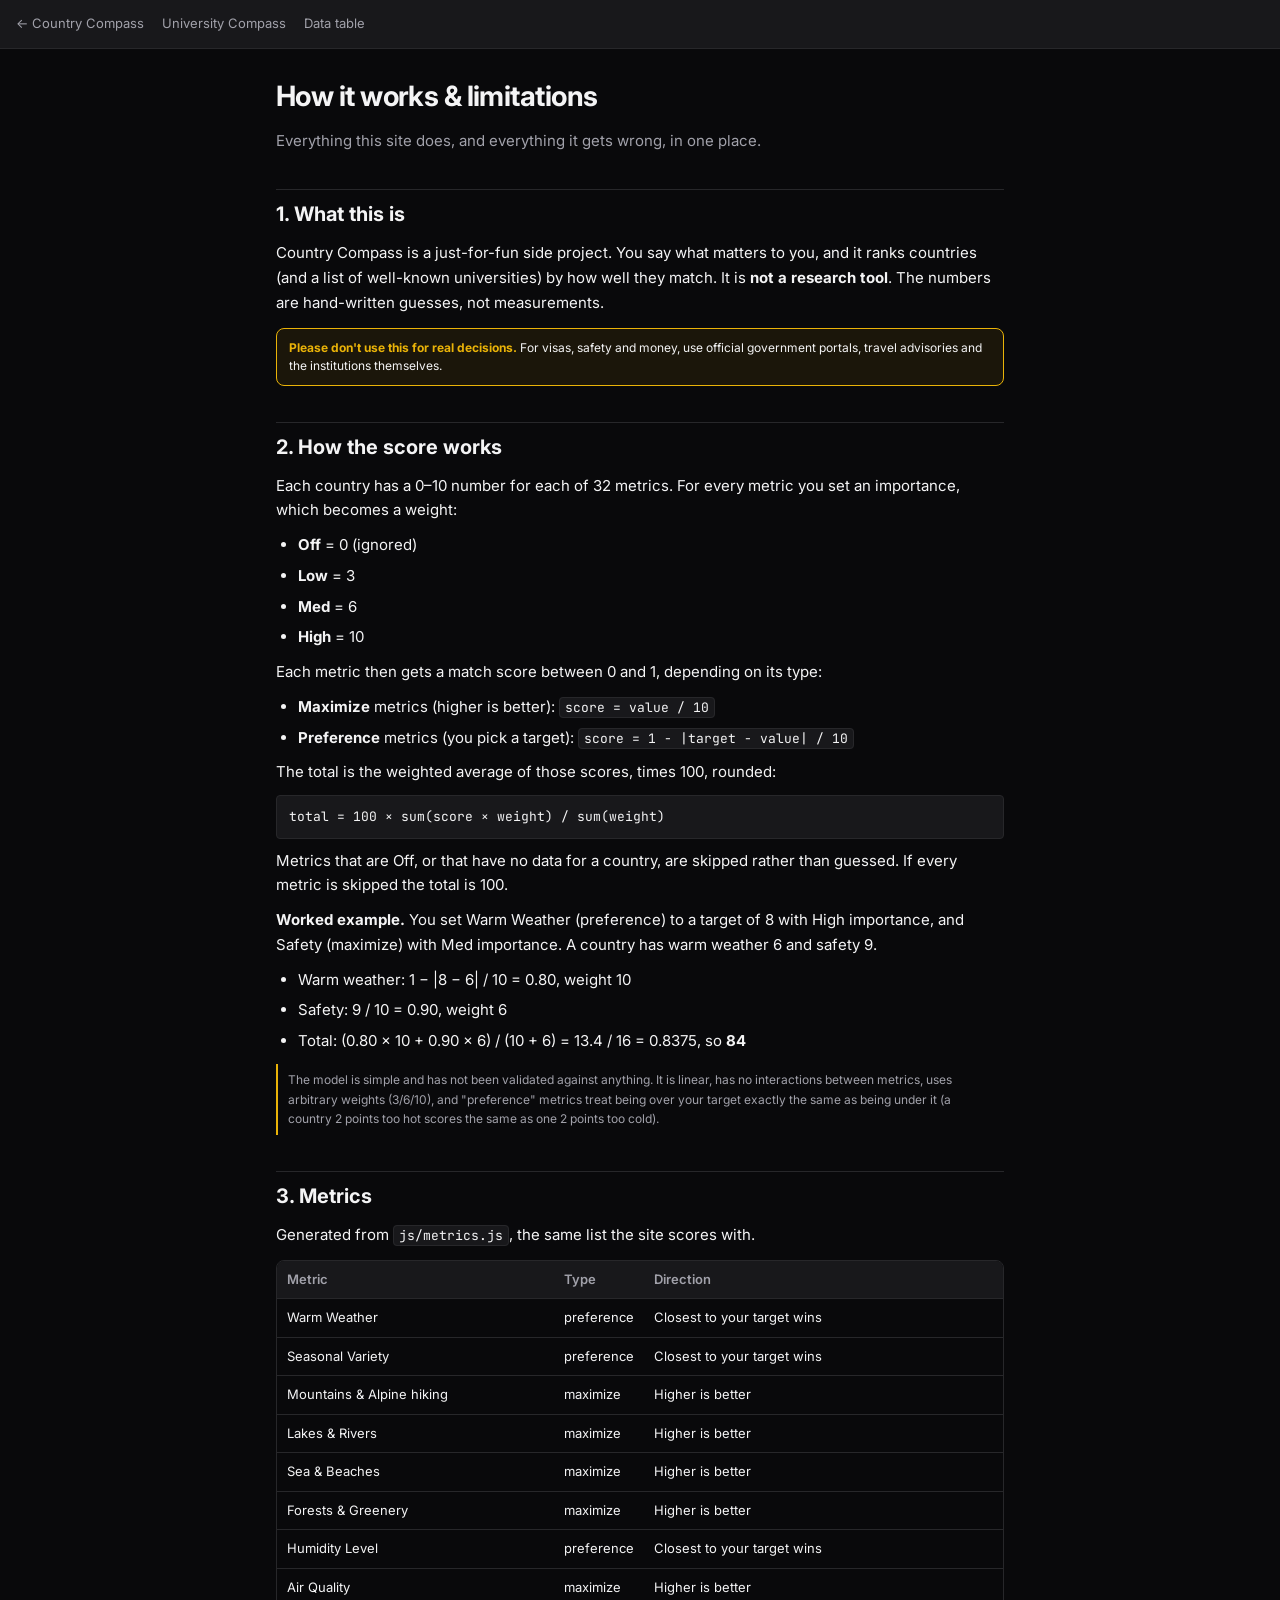
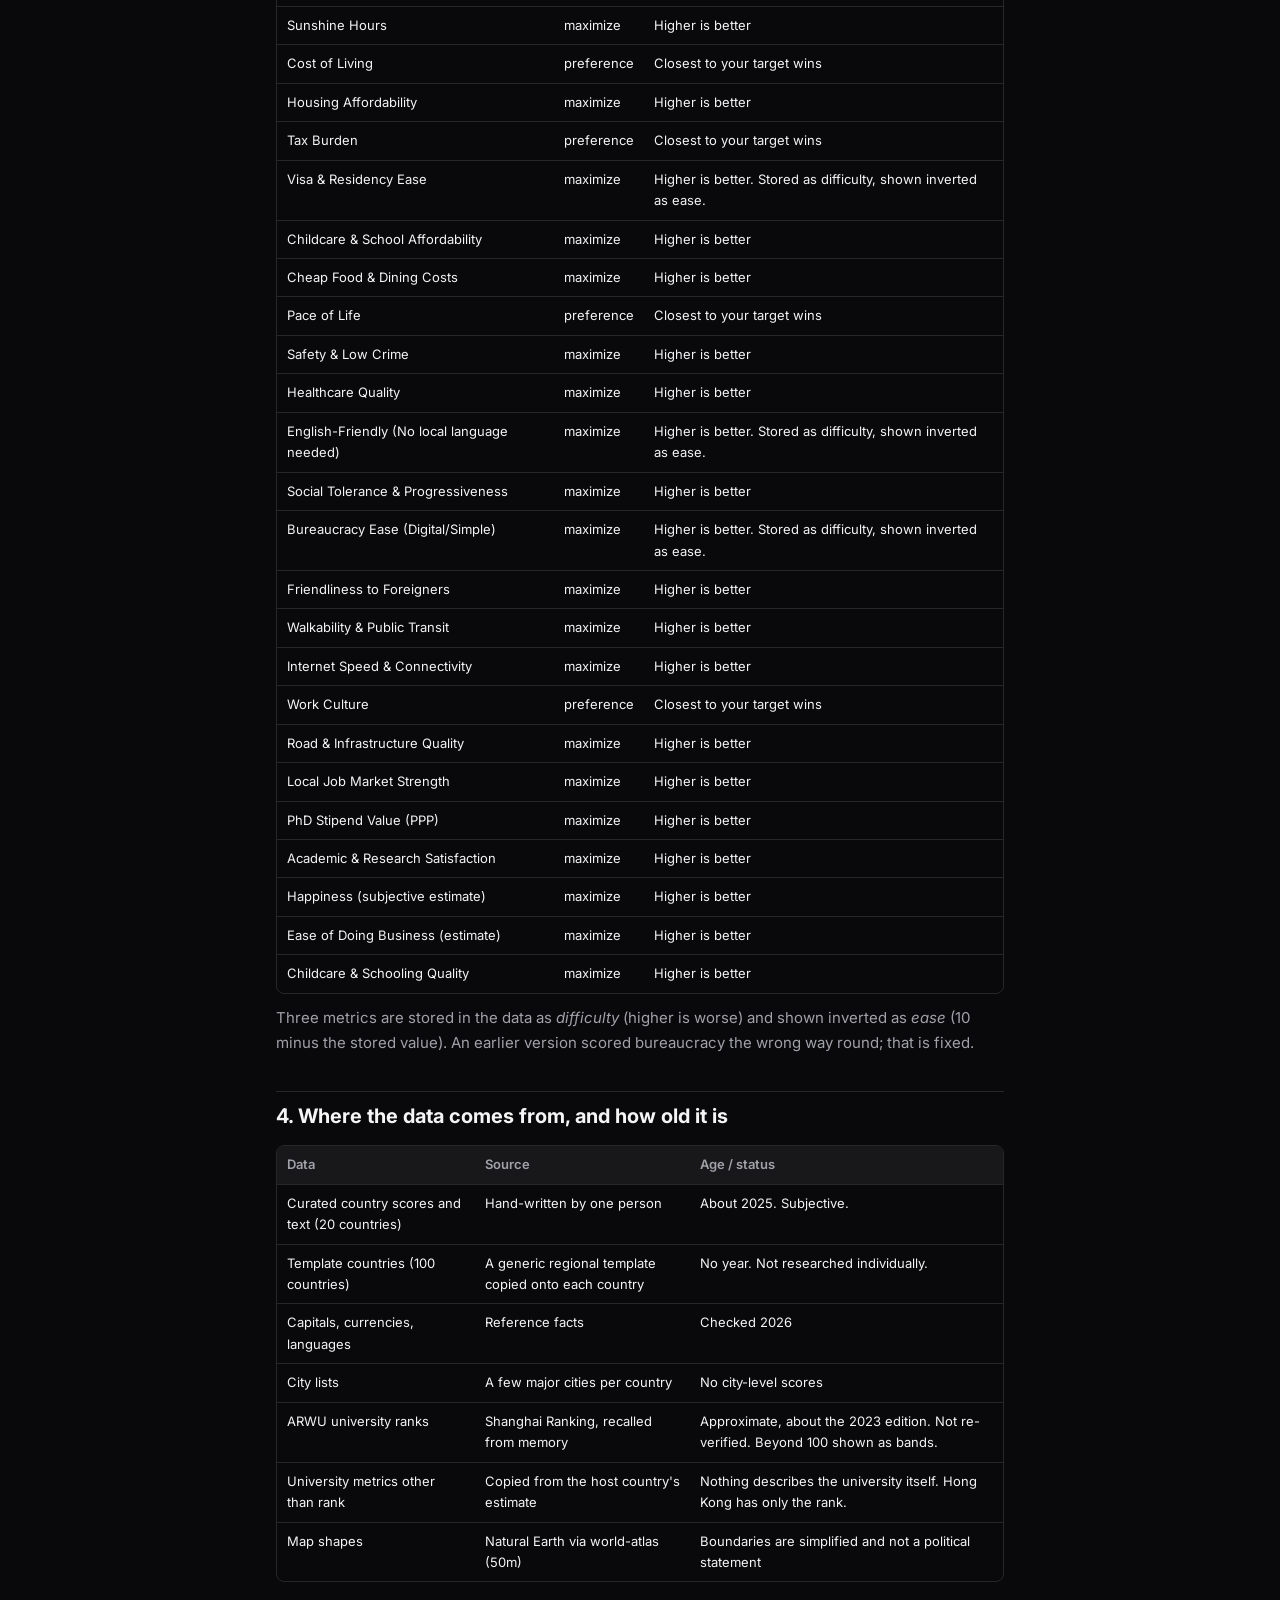
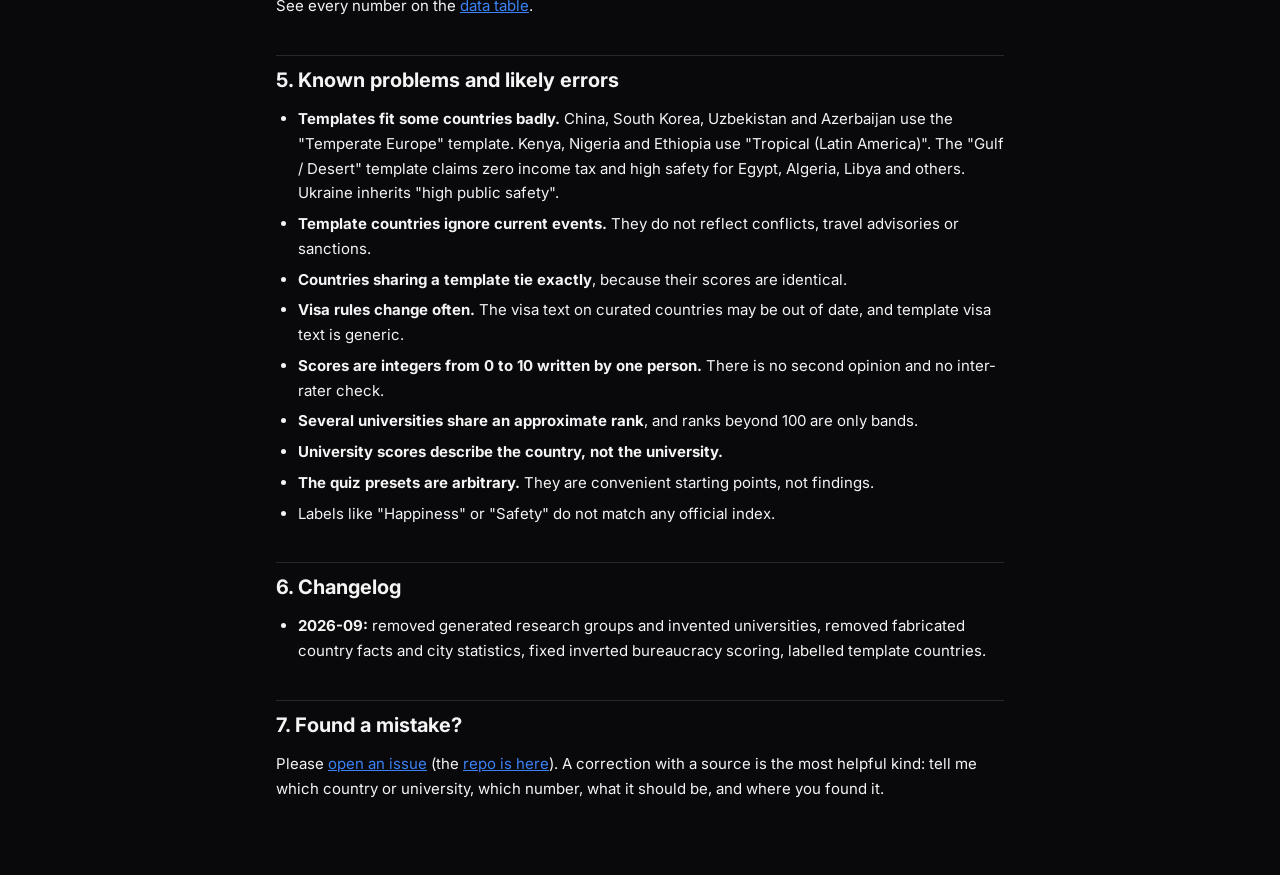
==== docs/about.html @ a0836c91 "Add world map, share links, data table, how-it-works page, phone layout - World map coloured by matc" ====
<!DOCTYPE html>
<html lang="en">
<head>
  <meta charset="UTF-8">
  <meta name="viewport" content="width=device-width, initial-scale=1.0">
  <title>How It Works</title>
  <link rel="stylesheet" href="style.css?v=11">
  <link rel="stylesheet" href="pages.css">
</head>
<body class="page">
  <nav class="page-nav" aria-label="Site">
    <a href="index.html">&larr; Country Compass</a>
    <a href="academic.html">University Compass</a>
    <a href="table.html">Data table</a>
  </nav>

  <main class="doc">
    <h1>How it works &amp; limitations</h1>
    <p class="muted">Everything this site does, and everything it gets wrong, in one place.</p>

    <h2 id="what">1. What this is</h2>
    <p>Country Compass is a just-for-fun side project. You say what matters to you, and it ranks countries (and a list of well-known universities) by how well they match. It is <strong>not a research tool</strong>. The numbers are hand-written guesses, not measurements.</p>
    <div class="disclaimer-banner"><strong>Please don't use this for real decisions.</strong> For visas, safety and money, use official government portals, travel advisories and the institutions themselves.</div>

    <h2 id="score">2. How the score works</h2>
    <p>Each country has a 0&ndash;10 number for each of 32 metrics. For every metric you set an importance, which becomes a weight:</p>
    <ul>
      <li><strong>Off</strong> = 0 (ignored)</li>
      <li><strong>Low</strong> = 3</li>
      <li><strong>Med</strong> = 6</li>
      <li><strong>High</strong> = 10</li>
    </ul>
    <p>Each metric then gets a match score between 0 and 1, depending on its type:</p>
    <ul>
      <li><strong>Maximize</strong> metrics (higher is better): <code>score = value / 10</code></li>
      <li><strong>Preference</strong> metrics (you pick a target): <code>score = 1 &minus; |target &minus; value| / 10</code></li>
    </ul>
    <p>The total is the weighted average of those scores, times 100, rounded:</p>
    <span class="formula">total = 100 &times; sum(score &times; weight) / sum(weight)</span>
    <p>Metrics that are Off, or that have no data for a country, are skipped rather than guessed. If every metric is skipped the total is 100.</p>

    <p><strong>Worked example.</strong> You set Warm Weather (preference) to a target of 8 with High importance, and Safety (maximize) with Med importance. A country has warm weather 6 and safety 9.</p>
    <ul>
      <li>Warm weather: 1 &minus; |8 &minus; 6| / 10 = 0.80, weight 10</li>
      <li>Safety: 9 / 10 = 0.90, weight 6</li>
      <li>Total: (0.80 &times; 10 + 0.90 &times; 6) / (10 + 6) = 13.4 / 16 = 0.8375, so <strong>84</strong></li>
    </ul>

    <div class="data-note">The model is simple and has not been validated against anything. It is linear, has no interactions between metrics, uses arbitrary weights (3/6/10), and "preference" metrics treat being over your target exactly the same as being under it (a country 2 points too hot scores the same as one 2 points too cold).</div>

    <h2 id="metrics">3. Metrics</h2>
    <p>Generated from <code>js/metrics.js</code>, the same list the site scores with.</p>
    <div class="table-scroll">
      <table>
        <thead><tr><th>Metric</th><th>Type</th><th>Direction</th></tr></thead>
        <tbody id="metrics-body"><tr><td colspan="3" class="muted">Loading&hellip;</td></tr></tbody>
      </table>
    </div>
    <p class="muted">Three metrics are stored in the data as <em>difficulty</em> (higher is worse) and shown inverted as <em>ease</em> (10 minus the stored value). An earlier version scored bureaucracy the wrong way round; that is fixed.</p>

    <h2 id="data">4. Where the data comes from, and how old it is</h2>
    <div class="table-scroll">
      <table>
        <thead><tr><th>Data</th><th>Source</th><th>Age / status</th></tr></thead>
        <tbody>
          <tr><td>Curated country scores and text (20 countries)</td><td>Hand-written by one person</td><td>About 2025. Subjective.</td></tr>
          <tr><td>Template countries (100 countries)</td><td>A generic regional template copied onto each country</td><td>No year. Not researched individually.</td></tr>
          <tr><td>Capitals, currencies, languages</td><td>Reference facts</td><td>Checked 2026</td></tr>
          <tr><td>City lists</td><td>A few major cities per country</td><td>No city-level scores</td></tr>
          <tr><td>ARWU university ranks</td><td>Shanghai Ranking, recalled from memory</td><td>Approximate, about the 2023 edition. Not re-verified. Beyond 100 shown as bands.</td></tr>
          <tr><td>University metrics other than rank</td><td>Copied from the host country's estimate</td><td>Nothing describes the university itself. Hong Kong has only the rank.</td></tr>
          <tr><td>Map shapes</td><td>Natural Earth via world-atlas (50m)</td><td>Boundaries are simplified and not a political statement</td></tr>
        </tbody>
      </table>
    </div>
    <p>See every number on the <a href="table.html">data table</a>.</p>

    <h2 id="problems">5. Known problems and likely errors</h2>
    <ul>
      <li><strong>Templates fit some countries badly.</strong> China, South Korea, Uzbekistan and Azerbaijan use the "Temperate Europe" template. Kenya, Nigeria and Ethiopia use "Tropical (Latin America)". The "Gulf / Desert" template claims zero income tax and high safety for Egypt, Algeria, Libya and others. Ukraine inherits "high public safety".</li>
      <li><strong>Template countries ignore current events.</strong> They do not reflect conflicts, travel advisories or sanctions.</li>
      <li><strong>Countries sharing a template tie exactly</strong>, because their scores are identical.</li>
      <li><strong>Visa rules change often.</strong> The visa text on curated countries may be out of date, and template visa text is generic.</li>
      <li><strong>Scores are integers from 0 to 10 written by one person.</strong> There is no second opinion and no inter-rater check.</li>
      <li><strong>Several universities share an approximate rank</strong>, and ranks beyond 100 are only bands.</li>
      <li><strong>University scores describe the country, not the university.</strong></li>
      <li><strong>The quiz presets are arbitrary.</strong> They are convenient starting points, not findings.</li>
      <li>Labels like "Happiness" or "Safety" do not match any official index.</li>
    </ul>

    <h2 id="changelog">6. Changelog</h2>
    <ul>
      <li><strong>2026-09:</strong> removed generated research groups and invented universities, removed fabricated country facts and city statistics, fixed inverted bureaucracy scoring, labelled template countries.</li>
    </ul>

    <h2 id="mistake">7. Found a mistake?</h2>
    <p>Please <a href="https://github.com/kazulak/country-compatibility/issues/new">open an issue</a> (the <a href="https://github.com/kazulak/country-compatibility">repo is here</a>). A correction with a source is the most helpful kind: tell me which country or university, which number, what it should be, and where you found it.</p>
  </main>

  <script type="module">
    import { METRICS, INVERTED } from "./js/metrics.js";
    import { escapeHTML } from "./js/engine.js";

    const body = document.getElementById("metrics-body");
    body.innerHTML = Object.entries(METRICS).map(([key, m]) => {
      const inverted = INVERTED.includes(key);
      const direction = m.type === "preference"
        ? "Closest to your target wins"
        : "Higher is better";
      const note = inverted ? `${direction}. Stored as difficulty, shown inverted as ease.` : direction;
      return `<tr><td>${escapeHTML(m.label)}</td><td>${escapeHTML(m.type)}</td><td>${escapeHTML(note)}</td></tr>`;
    }).join("");
  </script>
</body>
</html>
---- docs/style.css ----
/*
 * Country Compatibility Explorer - Stylesheet
 * Minimalist, typography-driven, high-contrast dark theme (Vercel/Linear style).
 */

@import url('https://fonts.googleapis.com/css2?family=Inter:wght@300;400;500;600;700&family=JetBrains+Mono:wght@400;500&display=swap');

:root {
  --bg: #09090b;
  --panel-bg: #18181b;
  --border: #27272a;
  --border-focus: #52525b;
  
  --text: #f4f4f5;
  --text-muted: #a1a1aa;
  --text-dark: #71717a;
  
  --accent: #22c55e;        /* Green for high compatibility */
  --accent-blue: #3b82f6;   /* Blue for active/selected items */
  --accent-warning: #eab308; /* Yellow for medium compatibility */
  --accent-danger: #ef4444;  /* Red for low compatibility */
  
  --font-sans: 'Inter', -apple-system, BlinkMacSystemFont, "Segoe UI", sans-serif;
  --font-mono: 'JetBrains Mono', monospace;
  
  --sidebar-width: 440px;
  --transition: all 0.2s cubic-bezier(0.16, 1, 0.3, 1);
}

* {
  box-sizing: border-box;
  margin: 0;
  padding: 0;
}

body {
  background-color: var(--bg);
  color: var(--text);
  font-family: var(--font-sans);
  font-size: 14px;
  line-height: 1.5;
  overflow: hidden;
  height: 100vh;
  width: 100vw;
  -webkit-font-smoothing: antialiased;
}

/* App Layout */
.app-container {
  display: flex;
  height: 100vh;
  width: 100vw;
}

/* Sidebar (Preferences Form) */
.preferences-panel {
  width: var(--sidebar-width);
  min-width: var(--sidebar-width);
  border-right: 1px solid var(--border);
  background-color: var(--bg);
  display: flex;
  flex-direction: column;
  height: 100%;
}

.panel-header {
  padding: 24px;
  border-bottom: 1px solid var(--border);
}

.panel-header h1 {
  font-size: 18px;
  font-weight: 600;
  letter-spacing: -0.02em;
  display: flex;
  align-items: center;
  gap: 8px;
}

.panel-header p {
  color: var(--text-muted);
  font-size: 12px;
  margin-top: 4px;
}

/* Header Top Row and Large Quiz Button */
.header-top-row {
  display: flex;
  gap: 8px;
  margin-bottom: 12px;
}

.header-top-row > * {
  flex: 1;
}

.quiz-trigger-btn.large {
  background: linear-gradient(135deg, var(--primary) 0%, #4f46e5 100%);
  color: white;
  border: none;
  padding: 12px 18px;
  font-size: 13px;
  font-weight: 600;
  border-radius: 8px;
  cursor: pointer;
  margin: 0;
  width: 100%;
  text-align: center;
  box-shadow: 0 4px 12px rgba(99, 102, 241, 0.25);
  transition: all 0.2s ease;
  display: flex;
  align-items: center;
  justify-content: center;
  gap: 8px;
}

.quiz-trigger-btn.large:hover {
  transform: translateY(-1px);
  box-shadow: 0 6px 16px rgba(99, 102, 241, 0.4);
  background: linear-gradient(135deg, #4f46e5 0%, #4338ca 100%);
}

.nav-switch-btn {
  background: linear-gradient(135deg, #10b981 0%, #059669 100%);
  color: white;
  border: none;
  padding: 12px 18px;
  font-size: 13px;
  font-weight: 600;
  border-radius: 8px;
  cursor: pointer;
  margin: 0;
  width: 100%;
  text-align: center;
  box-shadow: 0 4px 12px rgba(16, 185, 129, 0.25);
  transition: all 0.2s ease;
  display: flex;
  align-items: center;
  justify-content: center;
  gap: 8px;
  text-decoration: none;
}

.nav-switch-btn:hover {
  transform: translateY(-1px);
  box-shadow: 0 6px 16px rgba(16, 185, 129, 0.4);
  background: linear-gradient(135deg, #059669 0%, #047857 100%);
}

/* Persona Panel styles */
.persona-panel {
  padding: 16px 24px;
  background-color: var(--card-bg);
  border-bottom: 1px solid var(--border);
  display: flex;
  flex-direction: column;
  gap: 10px;
}

.persona-label {
  font-size: 11px;
  font-weight: 700;
  text-transform: uppercase;
  letter-spacing: 0.05em;
  color: var(--text-muted);
}

.persona-grid {
  display: grid;
  grid-template-columns: repeat(2, 1fr);
  gap: 8px;
}

.persona-grid button {
  padding: 8px 12px;
  font-size: 12px;
  font-weight: 500;
  color: var(--text);
  background-color: var(--bg);
  border: 1.5px solid var(--border);
  border-radius: 8px;
  cursor: pointer;
  display: flex;
  align-items: center;
  justify-content: center;
  gap: 6px;
  transition: all 0.2s ease;
  white-space: nowrap;
}

.persona-grid button[data-persona="custom"] {
  grid-column: span 2;
}

.persona-grid button:hover {
  border-color: var(--primary);
  background-color: rgba(99, 102, 241, 0.05);
}

.persona-grid button.active {
  border-color: var(--primary);
  background-color: var(--primary);
  color: #ffffff;
  box-shadow: 0 4px 12px rgba(99, 102, 241, 0.2);
}

.preferences-form {
  flex: 1;
  overflow-y: auto;
  padding: 24px;
  display: flex;
  flex-direction: column;
  gap: 28px;
}

/* Form Sections */
.form-section {
  display: flex;
  flex-direction: column;
  gap: 16px;
}

.section-title {
  font-size: 11px;
  font-weight: 700;
  text-transform: uppercase;
  letter-spacing: 0.05em;
  color: var(--text-muted);
  border-bottom: 1px solid var(--border);
  padding-bottom: 6px;
}

/* Preference Item Styling */
.preference-item {
  display: flex;
  flex-direction: column;
  gap: 6px;
}

.pref-label-row {
  display: flex;
  justify-content: space-between;
  align-items: baseline;
}

.pref-name {
  font-weight: 500;
  font-size: 13px;
  color: var(--text);
}

.pref-desc {
  font-size: 11px;
  color: var(--text-dark);
  margin-top: -2px;
}

.pref-controls {
  display: flex;
  align-items: center;
  gap: 16px;
  margin-top: 4px;
}

/* Custom Select Pill Grid */
.importance-select {
  display: flex;
  border: 1px solid var(--border);
  border-radius: 6px;
  overflow: hidden;
  background-color: #121214;
}

.importance-pill {
  display: inline-block;
  background: none;
  border: none;
  color: var(--text-dark);
  font-family: var(--font-sans);
  font-size: 10px;
  font-weight: 600;
  text-transform: uppercase;
  padding: 6px 10px;
  cursor: pointer;
  transition: var(--transition);
  text-align: center;
  user-select: none;
}

.importance-pill:not(:last-of-type) {
  border-right: 1px solid var(--border);
}

.importance-pill:hover {
  color: var(--text-muted);
  background-color: #1c1c1f;
}

.importance-select input[type="radio"]:checked + .importance-pill {
  background-color: var(--border-focus);
  color: var(--text);
}

/* Range input container */
.slider-container {
  flex: 1;
  display: flex;
  align-items: center;
  gap: 10px;
}

.slider-val {
  font-family: var(--font-mono);
  font-size: 12px;
  color: var(--text-muted);
  min-width: 24px;
  text-align: right;
}

/* Stylized HTML Range Sliders */
input[type=range] {
  -webkit-appearance: none;
  width: 100%;
  background: transparent;
}

input[type=range]:focus {
  outline: none;
}

input[type=range]::-webkit-slider-runnable-track {
  width: 100%;
  height: 4px;
  cursor: pointer;
  background: var(--border);
  border-radius: 2px;
}

input[type=range]::-webkit-slider-thumb {
  height: 12px;
  width: 12px;
  border-radius: 50%;
  background: var(--text);
  cursor: pointer;
  -webkit-appearance: none;
  margin-top: -4px;
  transition: var(--transition);
}

input[type=range]:focus::-webkit-slider-runnable-track {
  background: var(--border-focus);
}

input[type=range]::-webkit-slider-thumb:hover {
  background: var(--accent-blue);
  transform: scale(1.2);
}

input[type=range]:disabled::-webkit-slider-runnable-track {
  opacity: 0.3;
}
input[type=range]:disabled::-webkit-slider-thumb {
  background: var(--border-focus);
  cursor: not-allowed;
}

/* Main Display Area (Split: Results list + Detail view) */
.main-display {
  flex: 1;
  display: flex;
  height: 100%;
  background-color: var(--bg);
}

/* Results Rankings List */
.results-panel {
  width: 380px;
  min-width: 380px;
  border-right: 1px solid var(--border);
  display: flex;
  flex-direction: column;
  height: 100%;
}

.results-header-container {
  border-bottom: 1px solid var(--border);
  background-color: var(--panel-bg);
  display: flex;
  flex-direction: column;
}

.results-header {
  padding: 20px 24px 12px 24px;
  display: flex;
  justify-content: space-between;
  align-items: center;
}

.search-filter-controls {
  padding: 0 24px 16px 24px;
  display: flex;
  flex-direction: column;
  gap: 8px;
}

.search-input {
  width: 100%;
  background-color: var(--bg);
  border: 1px solid var(--border);
  border-radius: 6px;
  padding: 8px 12px;
  color: var(--text);
  font-family: var(--font-sans);
  font-size: 13px;
  transition: var(--transition);
}

.search-input:focus {
  outline: none;
  border-color: var(--accent-blue);
}

.filter-select {
  width: 100%;
  background-color: var(--bg);
  border: 1px solid var(--border);
  border-radius: 6px;
  padding: 8px 12px;
  color: var(--text-muted);
  font-family: var(--font-sans);
  font-size: 12px;
  cursor: pointer;
  transition: var(--transition);
}

.filter-select:focus {
  outline: none;
  border-color: var(--accent-blue);
}

.load-more-card {
  display: flex;
  align-items: center;
  justify-content: center;
  padding: 14px;
  border: 1px dashed var(--border);
  border-radius: 8px;
  cursor: pointer;
  background: transparent;
  color: var(--text-muted);
  font-weight: 500;
  font-family: var(--font-sans);
  font-size: 11px;
  text-transform: uppercase;
  letter-spacing: 0.05em;
  transition: var(--transition);
  margin-top: 4px;
  user-select: none;
}

.load-more-card:hover {
  border-color: var(--border-focus);
  color: var(--text);
  background-color: var(--panel-bg);
}

.results-header h2 {
  font-size: 14px;
  font-weight: 600;
  text-transform: uppercase;
  letter-spacing: 0.05em;
}

.results-count {
  font-family: var(--font-mono);
  font-size: 11px;
  color: var(--text-dark);
}

.results-list {
  flex: 1;
  overflow-y: auto;
  padding: 16px;
  display: flex;
  flex-direction: column;
  gap: 8px;
}

/* Country card styling */
.country-card {
  padding: 16px;
  border: 1px solid var(--border);
  border-radius: 8px;
  cursor: pointer;
  transition: var(--transition);
  background-color: var(--panel-bg);
  position: relative;
  display: flex;
  flex-direction: column;
  gap: 8px;
}

.country-card:hover {
  border-color: var(--border-focus);
  transform: translateY(-1px);
}

.country-card.active {
  border-color: var(--accent-blue);
  box-shadow: 0 0 0 1px var(--accent-blue);
}

.card-header-row {
  display: flex;
  justify-content: space-between;
  align-items: center;
}

.card-rank-name {
  display: flex;
  align-items: center;
  gap: 8px;
}

.card-rank {
  font-family: var(--font-mono);
  font-size: 11px;
  color: var(--text-dark);
  font-weight: bold;
}

.card-name {
  font-size: 14px;
  font-weight: 600;
}

.card-match-badge {
  font-family: var(--font-mono);
  font-size: 12px;
  font-weight: 700;
  padding: 2px 6px;
  border-radius: 4px;
}

.match-high {
  background-color: rgba(34, 197, 94, 0.1);
  color: var(--accent);
}

.match-medium {
  background-color: rgba(234, 179, 8, 0.1);
  color: var(--accent-warning);
}

.match-low {
  background-color: rgba(239, 68, 68, 0.1);
  color: var(--accent-danger);
}

.card-summary {
  font-size: 12px;
  color: var(--text-muted);
  line-height: 1.4;
}

/* Progress bar inside card */
.match-bar-bg {
  width: 100%;
  height: 3px;
  background-color: var(--border);
  border-radius: 1.5px;
  overflow: hidden;
  margin-top: 4px;
}

.match-bar-fill {
  height: 100%;
  transition: width 0.4s ease-out;
}

/* Details Panel */
.details-panel {
  flex: 1;
  overflow-y: auto;
  padding: 40px;
  display: flex;
  flex-direction: column;
  gap: 32px;
}

.empty-state {
  display: flex;
  flex-direction: column;
  align-items: center;
  justify-content: center;
  height: 100%;
  color: var(--text-dark);
  text-align: center;
  gap: 12px;
}

.empty-state svg {
  stroke: var(--border-focus);
}

.details-header {
  display: flex;
  justify-content: space-between;
  align-items: flex-start;
  border-bottom: 1px solid var(--border);
  padding-bottom: 24px;
}

.details-title h2 {
  font-size: 32px;
  font-weight: 700;
  letter-spacing: -0.03em;
}

.details-title .subtitle {
  font-size: 16px;
  color: var(--text-muted);
  margin-top: 4px;
}

.perspective-badge {
  display: inline-block;
  font-size: 11px;
  font-weight: 600;
  padding: 4px 10px;
  border-radius: 20px;
  background-color: rgba(99, 102, 241, 0.15);
  color: var(--primary);
  margin-top: 8px;
  margin-bottom: 2px;
}

.details-score-box {
  text-align: right;
  display: flex;
  flex-direction: column;
  align-items: flex-end;
  gap: 4px;
}

.details-percentage {
  font-size: 36px;
  font-weight: 800;
  font-family: var(--font-mono);
  line-height: 1;
}

.details-score-label {
  font-size: 10px;
  text-transform: uppercase;
  color: var(--text-dark);
  letter-spacing: 0.05em;
  font-weight: 600;
}

/* Sections in details */
.detail-section {
  display: flex;
  flex-direction: column;
  gap: 12px;
}

.detail-section-title {
  font-size: 12px;
  font-weight: 600;
  text-transform: uppercase;
  color: var(--text-muted);
  letter-spacing: 0.05em;
  border-bottom: 1px solid var(--border);
  padding-bottom: 8px;
}

.overview-text {
  font-size: 15px;
  line-height: 1.6;
  color: var(--text);
}

/* Pros and Cons grid */
.pros-cons-grid {
  display: grid;
  grid-template-columns: 1fr 1fr;
  gap: 24px;
}

.pros-list, .cons-list {
  display: flex;
  flex-direction: column;
  gap: 12px;
}

.pro-con-header {
  font-size: 13px;
  font-weight: 600;
  display: flex;
  align-items: center;
  gap: 8px;
}

.pro-con-header.pro {
  color: var(--accent);
}

.pro-con-header.con {
  color: var(--accent-danger);
}

.pro-con-item {
  display: flex;
  gap: 8px;
  font-size: 13px;
  color: var(--text-muted);
  line-height: 1.4;
}

.pro-con-item::before {
  content: "•";
  color: var(--text-dark);
}

.visa-box {
  background-color: var(--panel-bg);
  border: 1px solid var(--border);
  border-radius: 8px;
  padding: 20px;
  font-size: 14px;
  line-height: 1.5;
  color: var(--text-muted);
}

/* Breakdown of why it matched */
.breakdown-grid {
  display: grid;
  grid-template-columns: repeat(auto-fill, minmax(180px, 1fr));
  gap: 12px;
}

.breakdown-card {
  border: 1px solid var(--border);
  background-color: var(--panel-bg);
  border-radius: 6px;
  padding: 12px;
  display: flex;
  flex-direction: column;
  gap: 8px;
}

.breakdown-card-label {
  font-size: 11px;
  font-weight: 500;
  color: var(--text-muted);
}

.breakdown-card-score-row {
  display: flex;
  justify-content: space-between;
  align-items: baseline;
}

.breakdown-card-score {
  font-size: 20px;
  font-family: var(--font-mono);
  font-weight: 700;
}

.breakdown-card-percent {
  font-size: 11px;
  font-family: var(--font-mono);
  color: var(--text-dark);
}

.breakdown-bar-bg {
  width: 100%;
  height: 2px;
  background-color: var(--border);
  border-radius: 1px;
  overflow: hidden;
}

.breakdown-bar-fill {
  height: 100%;
}

.breakdown-details {
  font-size: 10px;
  color: var(--text-dark);
  display: flex;
  justify-content: space-between;
}

/* Scrollbar Styling */
::-webkit-scrollbar {
  width: 6px;
  height: 6px;
}

::-webkit-scrollbar-track {
  background: transparent;
}

::-webkit-scrollbar-thumb {
  background: var(--border);
  border-radius: 3px;
}

::-webkit-scrollbar-thumb:hover {
  background: var(--border-focus);
}

/* Mobile responsive warning or simple scaling */
@media (max-width: 1024px) {
  body {
    overflow-y: auto;
    height: auto;
  }
  .app-container {
    flex-direction: column;
    height: auto;
  }
  .preferences-panel {
    width: 100%;
    height: auto;
    border-right: none;
    border-bottom: 1px solid var(--border);
  }
  .main-display {
    flex-direction: column;
    height: auto;
  }
  .results-panel {
    width: 100%;
    border-right: none;
    border-bottom: 1px solid var(--border);
    height: 500px;
  }
  .details-panel {
    padding: 24px;
    height: auto;
  }
  .pros-cons-grid {
    grid-template-columns: 1fr;
  }
}

/* Info Icon and Description Callouts */
.info-btn {
  background: var(--border);
  border: none;
  color: var(--text-muted);
  width: 14px;
  height: 14px;
  font-size: 9px;
  font-weight: bold;
  border-radius: 50%;
  cursor: pointer;
  display: inline-flex;
  align-items: center;
  justify-content: center;
  margin-left: 6px;
  transition: var(--transition);
  vertical-align: middle;
}

.info-btn:hover {
  background: var(--border-focus);
  color: var(--text);
}

.info-btn.active {
  background: var(--accent-blue);
  color: var(--text);
}

.metric-info-box {
  background-color: #121214;
  border: 1px solid var(--border);
  border-radius: 6px;
  padding: 8px 12px;
  font-size: 11px;
  color: var(--text-muted);
  line-height: 1.4;
  margin-top: 4px;
  margin-bottom: 4px;
}

.metric-info-box[hidden] {
  display: none;
}

/* Section Advanced Toggles & Containers */
.section-header-row {
  display: flex;
  justify-content: space-between;
  align-items: center;
  border-bottom: 1px solid var(--border);
  padding-bottom: 6px;
  margin-bottom: 8px;
}

.section-header-row .section-title {
  border-bottom: none;
  padding-bottom: 0;
}

.toggle-switch {
  display: flex;
  align-items: center;
  gap: 6px;
  cursor: pointer;
  user-select: none;
}

.toggle-switch input {
  display: none;
}

.toggle-slider {
  width: 28px;
  height: 16px;
  background-color: var(--border);
  border-radius: 8px;
  position: relative;
  transition: var(--transition);
}

.toggle-slider::before {
  content: "";
  position: absolute;
  width: 10px;
  height: 10px;
  left: 3px;
  bottom: 3px;
  background-color: var(--text-muted);
  border-radius: 50%;
  transition: var(--transition);
}

.toggle-switch input:checked + .toggle-slider {
  background-color: var(--accent-blue);
}

.toggle-switch input:checked + .toggle-slider::before {
  transform: translateX(12px);
  background-color: var(--text);
}

.toggle-label {
  font-size: 10px;
  font-weight: 600;
  text-transform: uppercase;
  color: var(--text-dark);
  transition: var(--transition);
}

.toggle-switch:hover .toggle-label {
  color: var(--text-muted);
}

.toggle-switch input:checked ~ .toggle-label {
  color: var(--text);
}

.advanced-container {
  display: flex;
  flex-direction: column;
  gap: 20px;
  margin-top: 12px;
  padding-left: 10px;
  border-left: 1px solid var(--border);
}

.advanced-container[hidden] {
  display: none;
}

/* Rankings Tabs */
.rankings-tabs {
  display: flex;
  border-bottom: 1px solid var(--border);
  background-color: #121214;
}

.tab-btn {
  flex: 1;
  background: none;
  border: none;
  padding: 12px;
  color: var(--text-dark);
  font-family: var(--font-sans);
  font-size: 11px;
  font-weight: 600;
  text-transform: uppercase;
  letter-spacing: 0.05em;
  cursor: pointer;
  transition: var(--transition);
  text-align: center;
  border-bottom: 2px solid transparent;
}

.tab-btn:hover {
  color: var(--text-muted);
  background-color: #18181b;
}

.tab-btn.active {
  color: var(--text);
  border-bottom-color: var(--accent-blue);
  background-color: var(--panel-bg);
}

/* Detail Cities List */
.detail-cities-list {
  display: grid;
  grid-template-columns: repeat(auto-fill, minmax(220px, 1fr));
  gap: 12px;
  margin-top: 8px;
}

.detail-city-row {
  display: flex;
  justify-content: space-between;
  align-items: center;
  padding: 12px 16px;
  border: 1px solid var(--border);
  border-radius: 6px;
  background-color: var(--panel-bg);
  cursor: pointer;
  transition: var(--transition);
}

.detail-city-row:hover {
  border-color: var(--border-focus);
  transform: translateY(-1px);
}

.detail-city-name {
  font-weight: 500;
  font-size: 13px;
}

.detail-city-badge {
  font-family: var(--font-mono);
  font-size: 11px;
  font-weight: 600;
  padding: 2px 6px;
  border-radius: 4px;
  background-color: rgba(59, 130, 246, 0.1);
  color: var(--accent-blue);
}

/* Quiz Trigger Button styling */
.quiz-trigger-btn {
  background-color: rgba(99, 102, 241, 0.1);
  color: var(--primary);
  border: none;
  padding: 8px 12px;
  font-size: 11px;
  font-weight: 600;
  border-radius: 6px;
  cursor: pointer;
  margin: 6px 12px;
  align-self: center;
  transition: all 0.2s ease;
  white-space: nowrap;
}

.quiz-trigger-btn:hover {
  background-color: var(--primary);
  color: #ffffff;
  box-shadow: 0 2px 8px rgba(99, 102, 241, 0.2);
}

/* Modal Overlay Styles */
.modal-overlay {
  position: fixed;
  top: 0;
  left: 0;
  width: 100vw;
  height: 100vh;
  background-color: rgba(0, 0, 0, 0.6);
  backdrop-filter: blur(8px);
  display: flex;
  justify-content: center;
  align-items: center;
  z-index: 1000;
  opacity: 1;
  transition: opacity 0.2s ease;
}

.modal-overlay[hidden] {
  display: none !important;
  opacity: 0;
  pointer-events: none;
}

/* Modal Card */
.modal-card {
  background-color: var(--card-bg);
  border: 1px solid var(--border);
  width: 90%;
  max-width: 580px;
  border-radius: 16px;
  box-shadow: 0 20px 25px -5px rgba(0, 0, 0, 0.3), 0 10px 10px -5px rgba(0, 0, 0, 0.2);
  display: flex;
  flex-direction: column;
  max-height: 85vh;
  overflow: hidden;
  animation: slideUp 0.3s cubic-bezier(0.16, 1, 0.3, 1);
}

@keyframes slideUp {
  from {
    transform: translateY(20px);
    opacity: 0;
  }
  to {
    transform: translateY(0);
    opacity: 1;
  }
}

.modal-header {
  padding: 20px 24px;
  border-bottom: 1px solid var(--border);
  display: flex;
  justify-content: space-between;
  align-items: center;
}

.modal-header h2 {
  font-size: 16px;
  font-weight: 600;
}

.close-modal-btn {
  background: none;
  border: none;
  color: var(--text-muted);
  font-size: 24px;
  cursor: pointer;
  transition: color 0.2s ease;
}

.close-modal-btn:hover {
  color: var(--text);
}

.modal-body {
  padding: 24px;
  overflow-y: auto;
  flex: 1;
  display: flex;
  flex-direction: column;
  gap: 20px;
}

.modal-footer {
  padding: 16px 24px;
  border-top: 1px solid var(--border);
  display: flex;
  justify-content: space-between;
  background-color: rgba(0, 0, 0, 0.1);
}

/* Progress bar */
.quiz-progress-bar {
  width: 100%;
  height: 6px;
  background-color: var(--border);
  border-radius: 3px;
  overflow: hidden;
}

.quiz-progress-fill {
  height: 100%;
  background-color: var(--primary);
  border-radius: 3px;
  transition: width 0.3s ease;
}

/* Option Card Grid */
.quiz-slide {
  display: flex;
  flex-direction: column;
  gap: 16px;
}

.quiz-slide[hidden] {
  display: none !important;
}

.quiz-question {
  font-size: 14px;
  font-weight: 600;
  color: var(--text);
  line-height: 1.5;
}

.quiz-options {
  display: flex;
  flex-direction: column;
  gap: 10px;
}

.quiz-option-card {
  display: block;
  cursor: pointer;
  position: relative;
}

.quiz-option-card input[type="radio"] {
  position: absolute;
  opacity: 0;
  width: 0;
  height: 0;
}

.option-content {
  border: 1.5px solid var(--border);
  background-color: var(--bg);
  border-radius: 10px;
  padding: 14px 18px;
  display: flex;
  align-items: center;
  gap: 16px;
  transition: all 0.2s ease;
}

.quiz-option-card input[type="radio"]:checked + .option-content {
  border-color: var(--primary);
  background-color: rgba(99, 102, 241, 0.05);
  box-shadow: 0 0 0 2px rgba(99, 102, 241, 0.15);
}

.quiz-option-card:hover .option-content {
  border-color: var(--border-focus);
  background-color: rgba(255, 255, 255, 0.02);
}

.option-icon {
  font-size: 24px;
  display: flex;
  align-items: center;
  justify-content: center;
}

.option-details {
  display: flex;
  flex-direction: column;
  gap: 2px;
}

.option-details strong {
  font-size: 13px;
  color: var(--text);
}

.option-details span {
  font-size: 11px;
  color: var(--text-muted);
}

.btn {
  padding: 10px 16px;
  font-size: 13px;
  font-weight: 500;
  border-radius: 8px;
  cursor: pointer;
  border: none;
  transition: all 0.2s ease;
}

.btn.primary {
  background-color: var(--primary);
  color: white;
}

.btn.primary:hover {
  background-color: #4f46e5;
  box-shadow: 0 4px 10px rgba(99, 102, 241, 0.3);
}

.btn.secondary {
  background-color: transparent;
  border: 1px solid var(--border);
  color: var(--text);
}

.btn.secondary:hover {
  border-color: var(--border-focus);
  background-color: rgba(255, 255, 255, 0.02);
}

.btn:disabled {
  opacity: 0.5;
  cursor: not-allowed;
}
/* Quick Facts & Demographics Grid */
.demographics-grid {
  display: grid;
  grid-template-columns: repeat(auto-fit, minmax(200px, 1fr));
  gap: 12px;
  margin-top: 8px;
}

.demographic-card {
  background-color: var(--card-bg);
  border: 1px solid var(--border);
  border-radius: 8px;
  padding: 12px 16px;
  display: flex;
  flex-direction: column;
  gap: 4px;
  transition: var(--transition);
}

.demographic-card:hover {
  border-color: var(--border-focus);
}

.demographic-label {
  font-size: 10px;
  color: var(--text-muted);
  text-transform: uppercase;
  font-weight: 600;
  letter-spacing: 0.05em;
}

.demographic-value {
  font-size: 14px;
  font-weight: 500;
  color: var(--text);
}

/* ============================
   Dynamic Quiz - Additional Styles
   ============================ */

/* Scrollable quiz options container for long discipline/sub-domain lists */
.quiz-options-scrollable {
  max-height: 360px;
  overflow-y: auto;
  padding-right: 4px;
}

/* Compact option card for discipline and sub-domain lists */
.quiz-option-compact .option-content {
  padding: 10px 14px;
}

.quiz-option-compact .option-icon {
  font-size: 18px;
  min-width: 24px;
}

.quiz-option-compact .option-details strong {
  font-size: 12px;
}

.quiz-option-compact .option-details span {
  font-size: 10px;
}

/* Category group wrapper */
.quiz-category-group {
  margin-bottom: 4px;
}

/* Collapsible category header button */
.quiz-category-header {
  display: flex;
  justify-content: space-between;
  align-items: center;
  width: 100%;
  background: rgba(255, 255, 255, 0.03);
  border: 1px solid var(--border);
  border-radius: 8px;
  padding: 10px 14px;
  color: var(--text-muted);
  font-family: var(--font-sans);
  font-size: 11px;
  font-weight: 700;
  text-transform: uppercase;
  letter-spacing: 0.04em;
  cursor: pointer;
  transition: all 0.2s ease;
  margin-bottom: 6px;
}

.quiz-category-header:hover {
  background: rgba(255, 255, 255, 0.06);
  border-color: var(--border-focus);
  color: var(--text);
}

.quiz-cat-chevron {
  font-size: 12px;
  transition: transform 0.2s ease;
}

/* Category items container */
.quiz-category-items {
  display: flex;
  flex-direction: column;
  gap: 4px;
  padding-left: 8px;
  margin-bottom: 8px;
}

.quiz-category-items[hidden] {
  display: none;
}

/* Discipline search input */
.quiz-disc-search-wrap {
  margin-bottom: 8px;
}

.quiz-disc-search {
  width: 100%;
  background-color: var(--bg);
  border: 1px solid var(--border);
  border-radius: 8px;
  padding: 10px 14px;
  color: var(--text);
  font-family: var(--font-sans);
  font-size: 13px;
  transition: var(--transition);
}

.quiz-disc-search:focus {
  outline: none;
  border-color: var(--accent-blue);
  box-shadow: 0 0 0 2px rgba(59, 130, 246, 0.15);
}

.quiz-disc-search::placeholder {
  color: var(--text-dark);
}

/* Filter select optgroup styling */
.filter-select optgroup {
  color: var(--text-muted);
  font-weight: 600;
  font-size: 11px;
}

.filter-select option {
  color: var(--text);
  font-weight: 400;
  padding: 4px 8px;
}

/* Data honesty: disclaimer banner, data-quality badges, notes */
.disclaimer-banner {
  border: 1px solid var(--accent-warning);
  background: rgba(234, 179, 8, 0.08);
  color: var(--text);
  border-radius: 8px;
  padding: 10px 12px;
  margin-top: 12px;
  font-size: 12px;
  line-height: 1.5;
}

.disclaimer-banner strong {
  color: var(--accent-warning);
}

.disclaimer-banner a {
  color: var(--accent-warning);
}

.quality-badge {
  display: inline-block;
  font-size: 10px;
  font-weight: 600;
  letter-spacing: 0.04em;
  text-transform: uppercase;
  padding: 2px 6px;
  border-radius: 4px;
  border: 1px solid var(--border-focus);
  color: var(--text-muted);
  white-space: nowrap;
}

.quality-badge.template {
  border-color: var(--accent-warning);
  color: var(--accent-warning);
}

.data-note {
  font-size: 12px;
  color: var(--text-muted);
  border-left: 2px solid var(--accent-warning);
  padding: 6px 10px;
  margin: 8px 0;
}

.template-toggle {
  display: flex;
  align-items: flex-start;
  gap: 8px;
  margin-top: 8px;
  font-size: 12px;
  color: var(--text-muted);
  cursor: pointer;
}

.template-toggle input {
  margin-top: 2px;
}

.metric-source {
  font-size: 10px;
  color: var(--text-dark);
}

.detail-links {
  margin: 12px 0;
}

.detail-links a {
  color: var(--accent-blue);
}

/* World map */
.details-panel.panel-with-tabs {
  padding: 0;
  gap: 0;
  overflow: hidden;
}
.panel-with-tabs > .rankings-tabs { flex: 0 0 auto; }
.panel-with-tabs .tab-btn { padding: 12px 16px; }
.details-view {
  flex: 1;
  overflow-y: auto;
  padding: 40px;
  display: flex;
  flex-direction: column;
  gap: 32px;
  min-height: 0;
}
.map-view {
  flex: 1;
  min-height: 320px;
  position: relative;
  display: block;
}
.details-view[hidden], .map-view[hidden] { display: none; }
@media (max-width: 900px) {
  .details-view { padding: 24px; }
  .map-view { min-height: 420px; }
}

.world-map { background: #0b0b0e; overflow: hidden; }
.map-svg { width: 100%; height: 100%; display: block; cursor: grab; touch-action: none; }
.map-svg:active { cursor: grabbing; }
.map-sphere { fill: #0f1116; stroke: none; }
.map-country { stroke: #0b0b0e; stroke-width: 0.5; vector-effect: non-scaling-stroke; }
.map-country.has-data { cursor: pointer; stroke: rgba(0, 0, 0, 0.6); }
.map-country.has-data:hover { stroke: #e4e4e7; stroke-width: 1.2; }
.map-template {
  fill: url(#map-hatch);
  stroke: rgba(255, 255, 255, 0.55);
  stroke-width: 0.8;
  stroke-dasharray: 3 2;
  vector-effect: non-scaling-stroke;
  pointer-events: none;
}
.map-active-outline {
  fill: none;
  stroke: #ffffff;
  stroke-width: 2.5;
  vector-effect: non-scaling-stroke;
  pointer-events: none;
}
.map-dot { stroke: rgba(0, 0, 0, 0.7); stroke-width: 1; vector-effect: non-scaling-stroke; cursor: pointer; }
.map-dot:hover { stroke: #e4e4e7; }
.map-dot.is-active { stroke: #ffffff; stroke-width: 2.5; }

.map-status {
  position: absolute;
  inset: 0;
  display: flex;
  align-items: center;
  justify-content: center;
  gap: 10px;
  padding: 24px;
  text-align: center;
  color: var(--text-muted);
}
.map-error { color: var(--accent-danger); flex-wrap: wrap; }

.map-tooltip {
  position: absolute;
  z-index: 5;
  pointer-events: none;
  display: flex;
  flex-direction: column;
  gap: 2px;
  padding: 8px 10px;
  max-width: 240px;
  background: var(--panel-bg);
  border: 1px solid var(--border-focus);
  border-radius: 6px;
  font-size: 12px;
  color: var(--text);
  box-shadow: 0 4px 16px rgba(0, 0, 0, 0.5);
}
.map-tooltip[hidden] { display: none; }
.map-tooltip span { color: var(--text-muted); }
.map-tooltip em { font-style: normal; font-size: 10px; text-transform: uppercase; letter-spacing: 0.05em; color: var(--text-dark); }

.map-reset-btn {
  position: absolute;
  top: 10px;
  right: 10px;
  padding: 6px 10px;
  font: 600 11px var(--font-sans);
  color: var(--text);
  background: var(--panel-bg);
  border: 1px solid var(--border-focus);
  border-radius: 6px;
  cursor: pointer;
}
.map-reset-btn:hover { background: #27272a; }

.map-legend {
  position: absolute;
  left: 10px;
  bottom: 10px;
  display: flex;
  flex-direction: column;
  gap: 5px;
  padding: 8px 10px;
  font-size: 11px;
  color: var(--text-muted);
  background: rgba(24, 24, 27, 0.92);
  border: 1px solid var(--border);
  border-radius: 6px;
  pointer-events: none;
}
.map-legend-ramp { width: 170px; }
.map-legend-title { display: block; margin-bottom: 3px; color: var(--text); font-weight: 600; }
.map-legend-bar { height: 8px; border-radius: 2px; }
.map-legend-ticks { display: flex; justify-content: space-between; margin-top: 2px; font-size: 10px; }
.map-legend-item { display: flex; align-items: center; gap: 6px; }
.map-swatch { width: 14px; height: 10px; border: 1px solid rgba(255, 255, 255, 0.3); border-radius: 2px; flex: none; }
.map-swatch-template {
  background: repeating-linear-gradient(45deg, #5b8a72 0 3px, #1c1c20 3px 5px);
  border-style: dashed;
}

/* Page links and share button */
.page-links {
  display: flex;
  flex-wrap: wrap;
  gap: 4px 14px;
  margin-top: 10px;
  font-size: 12px;
}

.page-links a {
  color: var(--text-muted);
  text-underline-offset: 2px;
}

.page-links a:hover {
  color: var(--text);
}

.share-btn {
  background: transparent;
  border: 1px solid var(--border);
  border-radius: 6px;
  color: var(--text-muted);
  font: inherit;
  font-size: 11px;
  padding: 4px 8px;
  cursor: pointer;
  white-space: nowrap;
}

.share-btn:hover {
  color: var(--text);
  border-color: var(--border-focus);
}

/* Small screens: single column, no fixed widths, the page scrolls as a whole */
@media (max-width: 1024px) {
  body,
  .app-container {
    width: auto;
    overflow-x: hidden;
  }

  .preferences-panel,
  .results-panel {
    min-width: 0;
  }

  .preferences-form {
    max-height: 60vh;
  }

  .results-panel {
    height: 70vh;
  }

  .details-panel,
  .details-panel.panel-with-tabs {
    overflow: visible;
  }

  /* The panel has no fixed height here, so give the map one (flex: 1 would collapse it). */
  .map-view {
    flex: none;
    height: 60vh;
    min-height: 320px;
  }
}

@media (max-width: 600px) {
  .panel-header,
  .preferences-form,
  .details-view {
    padding: 16px;
  }

  .results-header {
    padding: 16px 16px 8px;
    gap: 8px;
    flex-wrap: wrap;
  }

  .header-top-row {
    flex-wrap: wrap;
  }

  .breakdown-grid {
    grid-template-columns: 1fr 1fr;
  }

  .demographics-grid {
    grid-template-columns: 1fr;
  }

  .modal-card {
    width: calc(100% - 24px);
    max-height: 92vh;
  }

  /* The world is about twice as wide as tall; leave room for the legend below it. */
  .map-view {
    height: calc(50vw + 130px);
    min-height: 0;
  }

  /* Let a finger on the map scroll the page vertically; tap still selects a country. */
  .map-svg {
    touch-action: pan-y;
    height: calc(100% - 96px);
  }

  /* Legend sits under the map instead of covering South America. */
  .map-legend {
    position: static;
    flex-direction: row;
    flex-wrap: wrap;
    align-items: center;
    gap: 6px 12px;
    margin: 6px 10px;
  }
}
---- docs/pages.css ----
/* Styles for about.html and table.html only. Loaded after style.css. */

body.page {
  overflow: auto;
  height: auto;
  min-height: 100vh;
}

.page-nav {
  display: flex;
  flex-wrap: wrap;
  gap: 8px 18px;
  padding: 14px 16px;
  border-bottom: 1px solid var(--border);
  background: var(--panel-bg);
  font-size: 13px;
}

.page-nav a {
  color: var(--text-muted);
  text-decoration: none;
}

.page-nav a:hover,
.page-nav a[aria-current="page"] {
  color: var(--text);
}

.page-nav a[aria-current="page"] {
  border-bottom: 1px solid var(--accent-blue);
}

.doc {
  max-width: 760px;
  margin: 0 auto;
  padding: 24px 16px 64px;
  font-size: 15px;
  line-height: 1.65;
}

.doc h1 {
  font-size: 28px;
  letter-spacing: -0.02em;
  margin-bottom: 8px;
}

.doc h2 {
  font-size: 20px;
  margin: 36px 0 10px;
  padding-top: 8px;
  border-top: 1px solid var(--border);
}

.doc p,
.doc ul,
.doc ol {
  margin: 10px 0;
}

.doc ul,
.doc ol {
  padding-left: 22px;
}

.doc li {
  margin: 6px 0;
}

.doc a,
.wide a {
  color: var(--accent-blue);
}

.doc code,
.formula {
  font-family: var(--font-mono);
  font-size: 13px;
  background: var(--panel-bg);
  border: 1px solid var(--border);
  border-radius: 4px;
  padding: 1px 5px;
}

.formula {
  display: block;
  padding: 10px 12px;
  margin: 10px 0;
  overflow-x: auto;
  white-space: pre;
}

.table-scroll {
  overflow-x: auto;
  margin: 12px 0;
  border: 1px solid var(--border);
  border-radius: 8px;
}

.doc table,
.wide table {
  border-collapse: collapse;
  width: 100%;
  font-size: 13px;
}

.doc th,
.doc td {
  text-align: left;
  vertical-align: top;
  padding: 8px 10px;
  border-bottom: 1px solid var(--border);
}

.doc th {
  color: var(--text-muted);
  font-weight: 600;
  background: var(--panel-bg);
}

.doc tr:last-child td {
  border-bottom: none;
}

.doc .muted,
.wide .muted {
  color: var(--text-muted);
}

/* ---- data table page ---- */

.wide {
  max-width: 1400px;
  margin: 0 auto;
  padding: 24px 16px 64px;
  line-height: 1.55;
}

.wide h1 {
  font-size: 26px;
  letter-spacing: -0.02em;
  margin-bottom: 6px;
}

.wide > p {
  margin: 6px 0;
  color: var(--text-muted);
  font-size: 14px;
}

.tabs {
  display: flex;
  gap: 6px;
  margin: 18px 0 10px;
}

.tab-btn {
  font: inherit;
  font-size: 13px;
  color: var(--text-muted);
  background: transparent;
  border: 1px solid var(--border);
  border-radius: 6px;
  padding: 6px 14px;
  cursor: pointer;
}

.tab-btn[aria-selected="true"] {
  color: var(--text);
  border-color: var(--accent-blue);
  background: rgba(59, 130, 246, 0.12);
}

.tab-btn:focus-visible,
.controls button:focus-visible,
.data-table th button:focus-visible {
  outline: 2px solid var(--accent-blue);
  outline-offset: 1px;
}

.controls {
  display: flex;
  flex-wrap: wrap;
  align-items: center;
  gap: 8px 12px;
  margin: 10px 0;
}

.controls input[type="search"],
.controls select {
  font: inherit;
  font-size: 13px;
  color: var(--text);
  background: var(--panel-bg);
  border: 1px solid var(--border);
  border-radius: 6px;
  padding: 6px 10px;
  min-width: 0;
}

.controls input[type="search"] {
  flex: 1 1 200px;
  max-width: 320px;
}

.controls button {
  font: inherit;
  font-size: 13px;
  color: var(--text);
  background: var(--panel-bg);
  border: 1px solid var(--border-focus);
  border-radius: 6px;
  padding: 6px 12px;
  cursor: pointer;
}

.controls button:hover {
  border-color: var(--text-muted);
}

.row-count {
  font-size: 12px;
  color: var(--text-muted);
  font-family: var(--font-mono);
}

.table-wrap {
  overflow: auto;
  max-height: 72vh;
  border: 1px solid var(--border);
  border-radius: 8px;
  background: var(--bg);
}

.data-table {
  border-collapse: separate;
  border-spacing: 0;
  width: max-content;
  min-width: 100%;
  font-size: 13px;
}

.data-table th,
.data-table td {
  padding: 6px 10px;
  border-bottom: 1px solid var(--border);
  white-space: nowrap;
  text-align: left;
}

.data-table thead th {
  position: sticky;
  top: 0;
  z-index: 2;
  background: var(--panel-bg);
  padding: 0;
  border-bottom: 1px solid var(--border-focus);
}

.data-table th button {
  font: inherit;
  font-size: 12px;
  font-weight: 600;
  color: var(--text-muted);
  background: transparent;
  border: none;
  width: 100%;
  text-align: left;
  padding: 8px 10px;
  cursor: pointer;
}

.data-table th button:hover,
.data-table th[aria-sort="ascending"] button,
.data-table th[aria-sort="descending"] button {
  color: var(--text);
}

.data-table th[aria-sort="ascending"] button::after {
  content: " \25B2";
  font-size: 9px;
}

.data-table th[aria-sort="descending"] button::after {
  content: " \25BC";
  font-size: 9px;
}

.data-table .sticky-col {
  position: sticky;
  left: 0;
  z-index: 1;
  background: var(--panel-bg);
  border-right: 1px solid var(--border-focus);
  font-weight: 500;
}

.data-table thead th.sticky-col {
  z-index: 3;
}

.data-table td.num {
  text-align: center;
  font-family: var(--font-mono);
  min-width: 44px;
}

.data-table td.na {
  color: var(--text-dark);
}

.data-table tbody tr:hover td:not(.num) {
  background: #202024;
}

.data-table tbody tr:hover td.sticky-col {
  background: #202024;
}

.downloads {
  margin: 12px 0;
  font-size: 12px;
  color: var(--text-muted);
}

.downloads a {
  color: var(--accent-blue);
}

[hidden] {
  display: none !important;
}

@media (max-width: 480px) {
  .doc h1 { font-size: 24px; }
  .table-wrap { max-height: 65vh; }
}
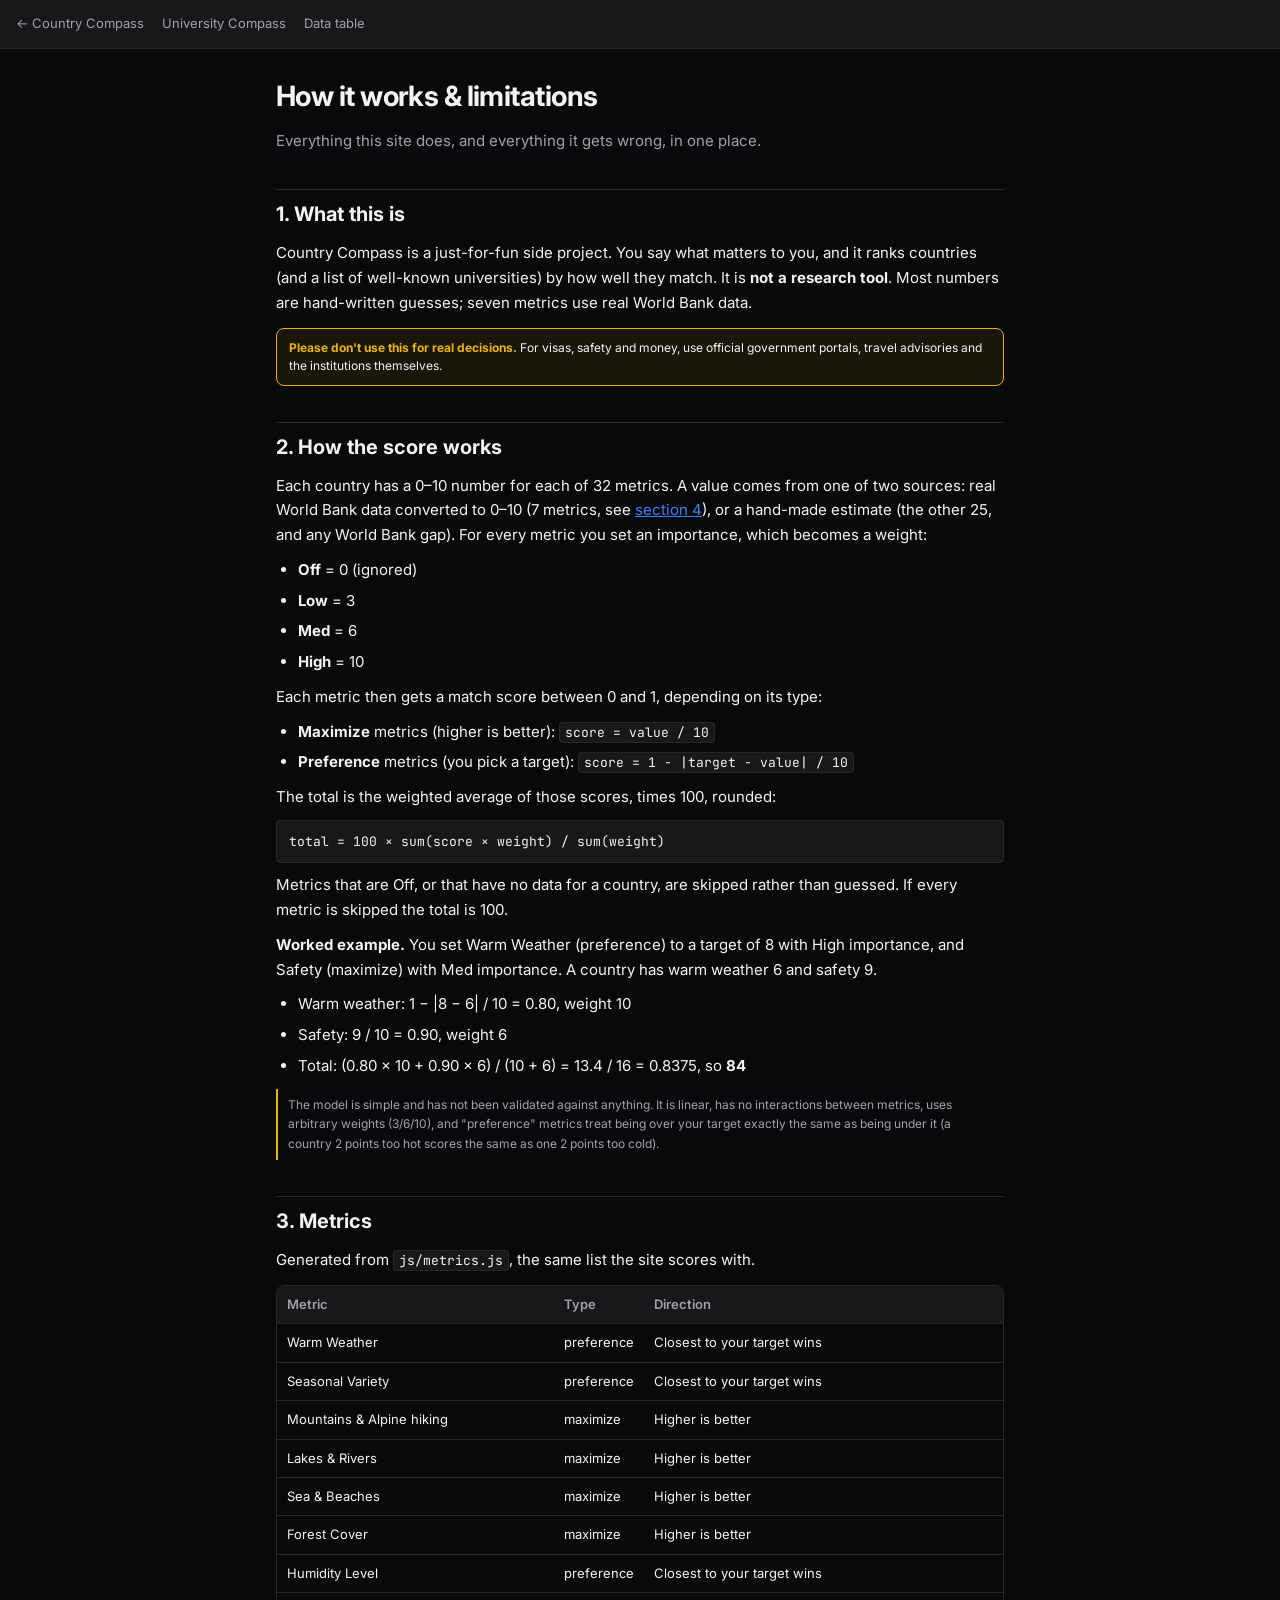
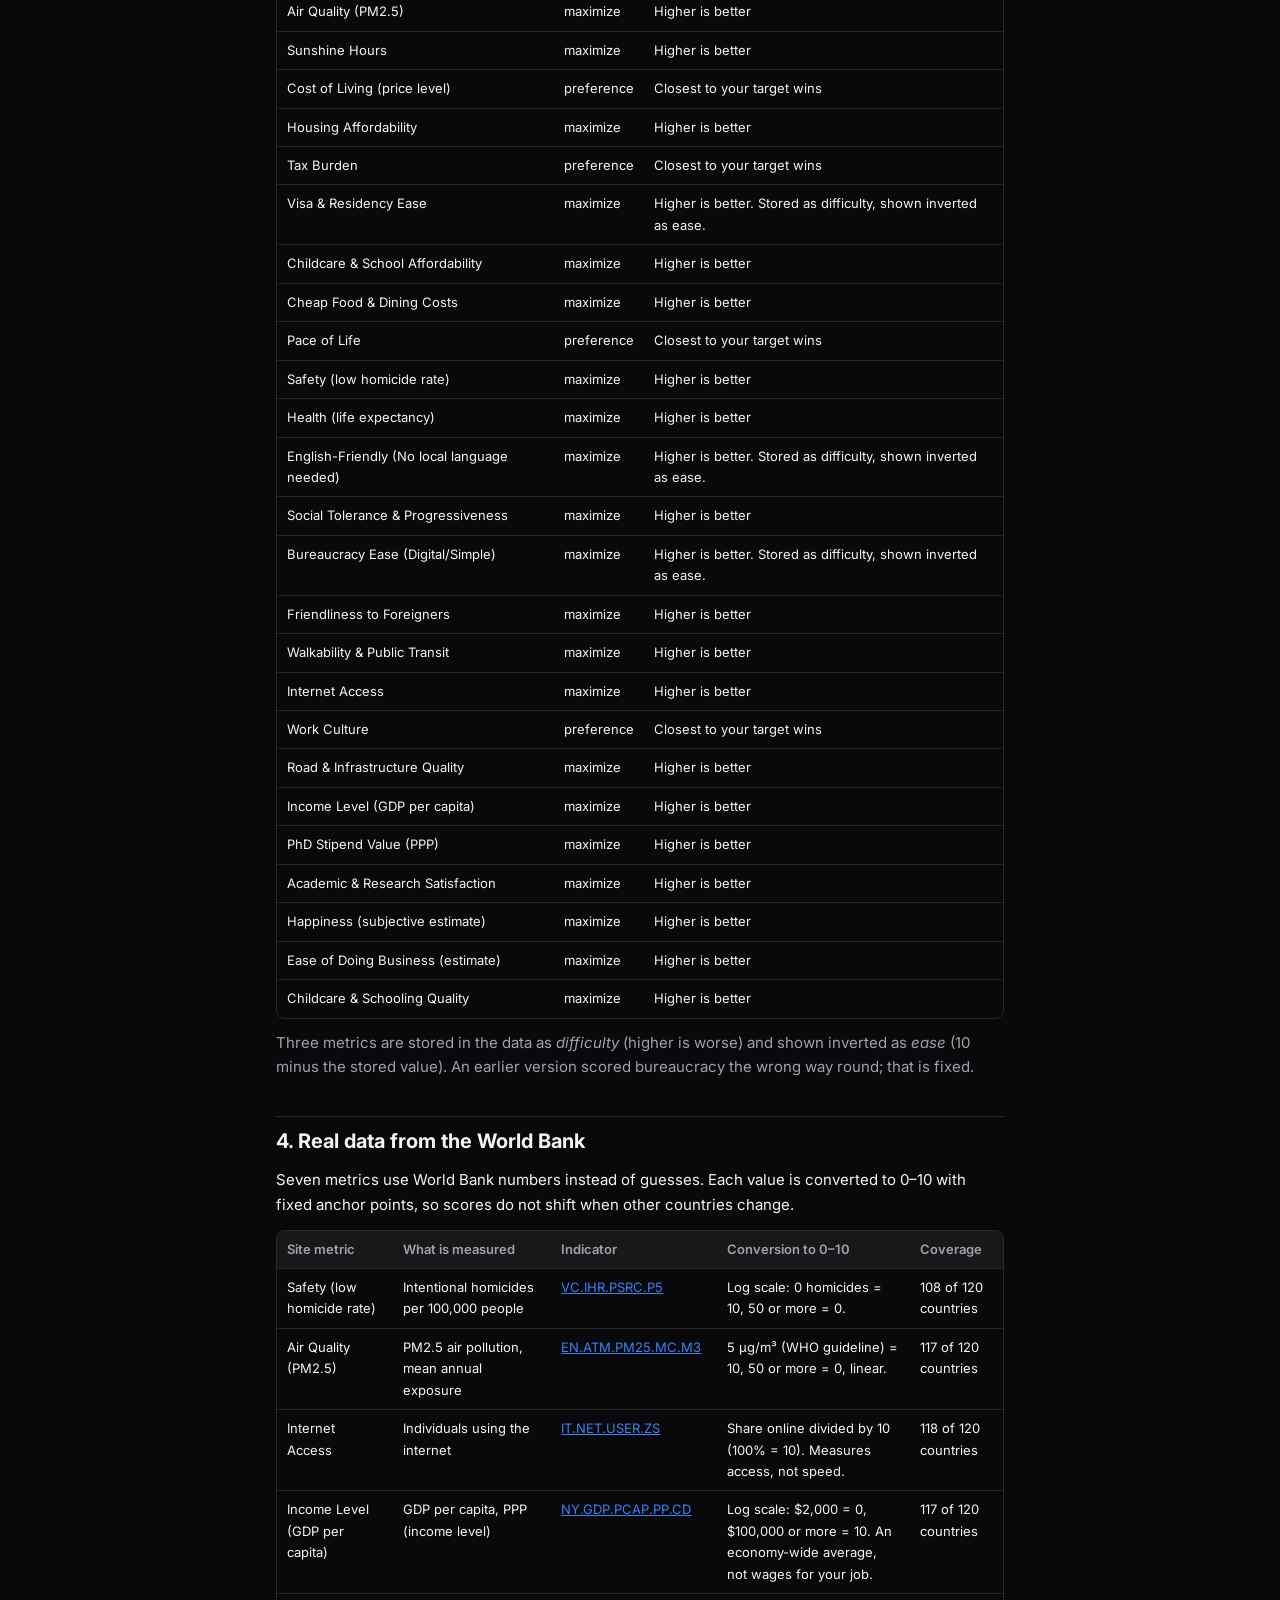
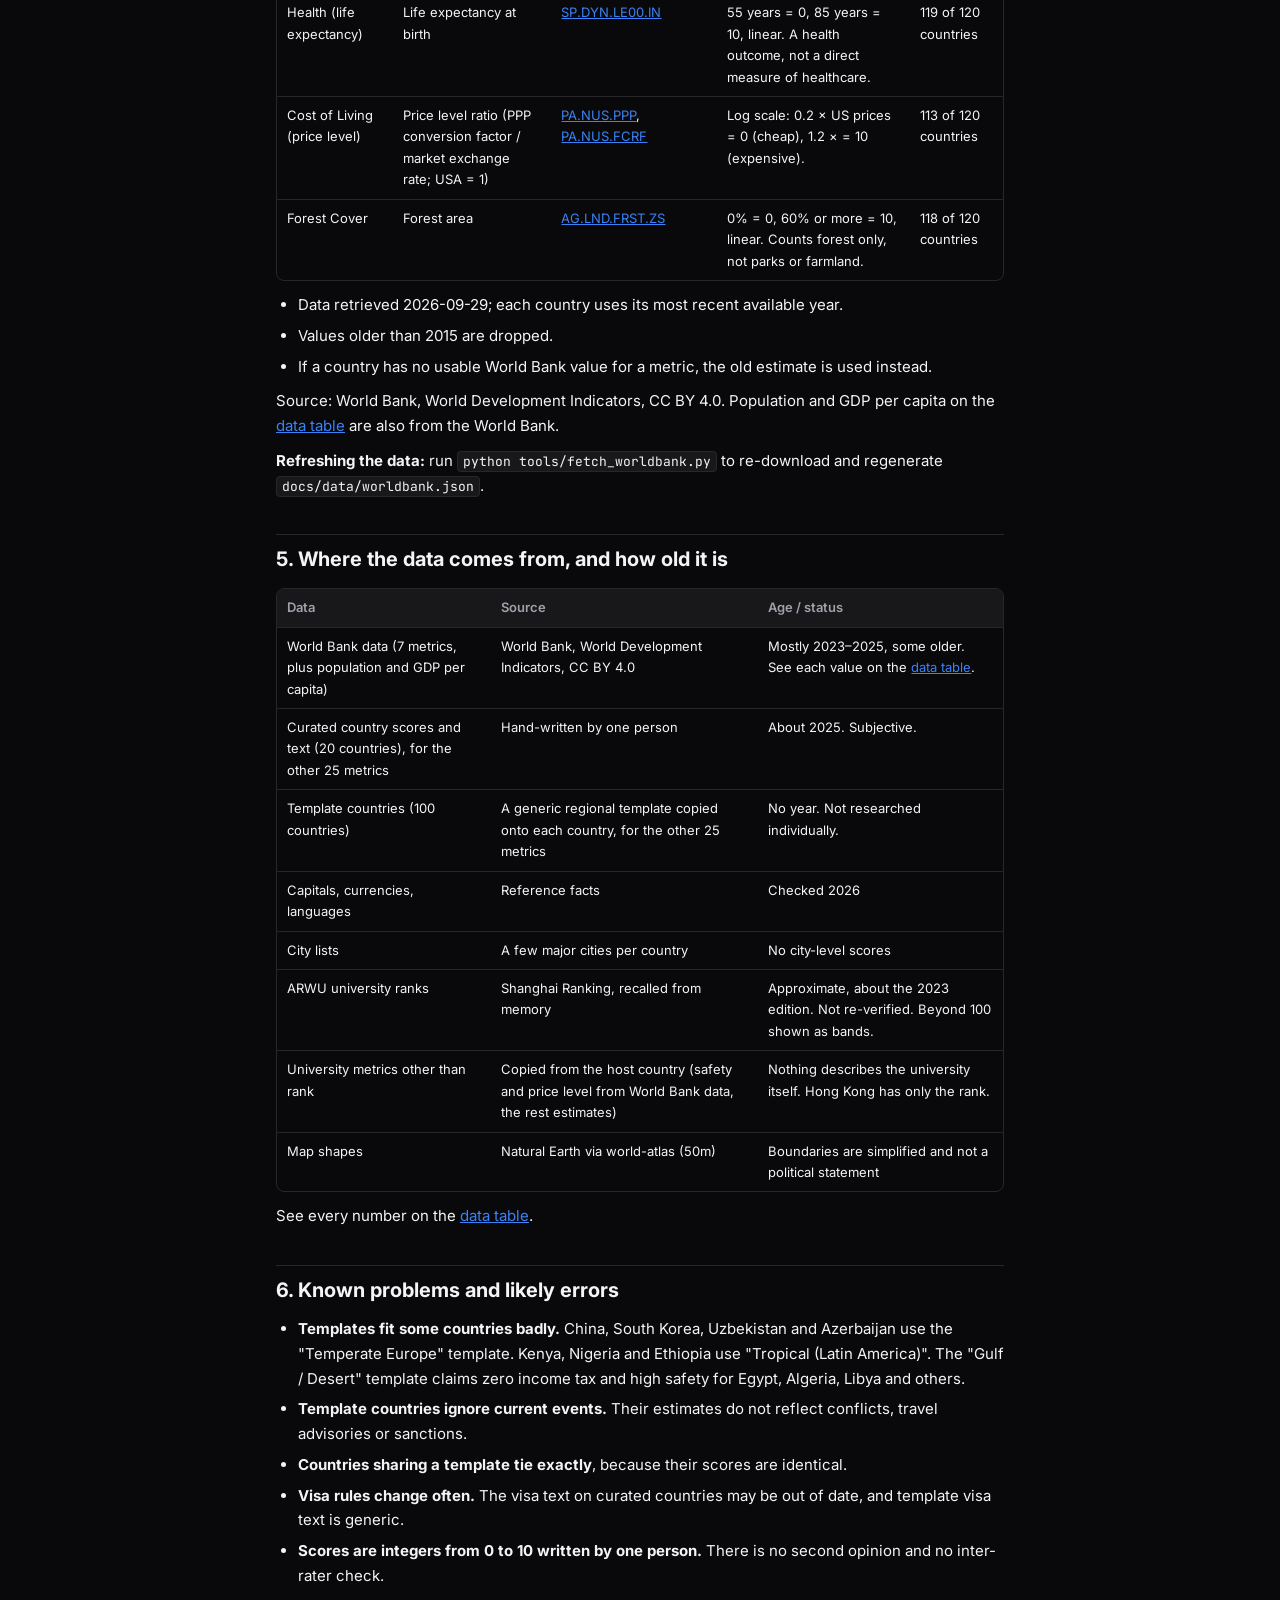
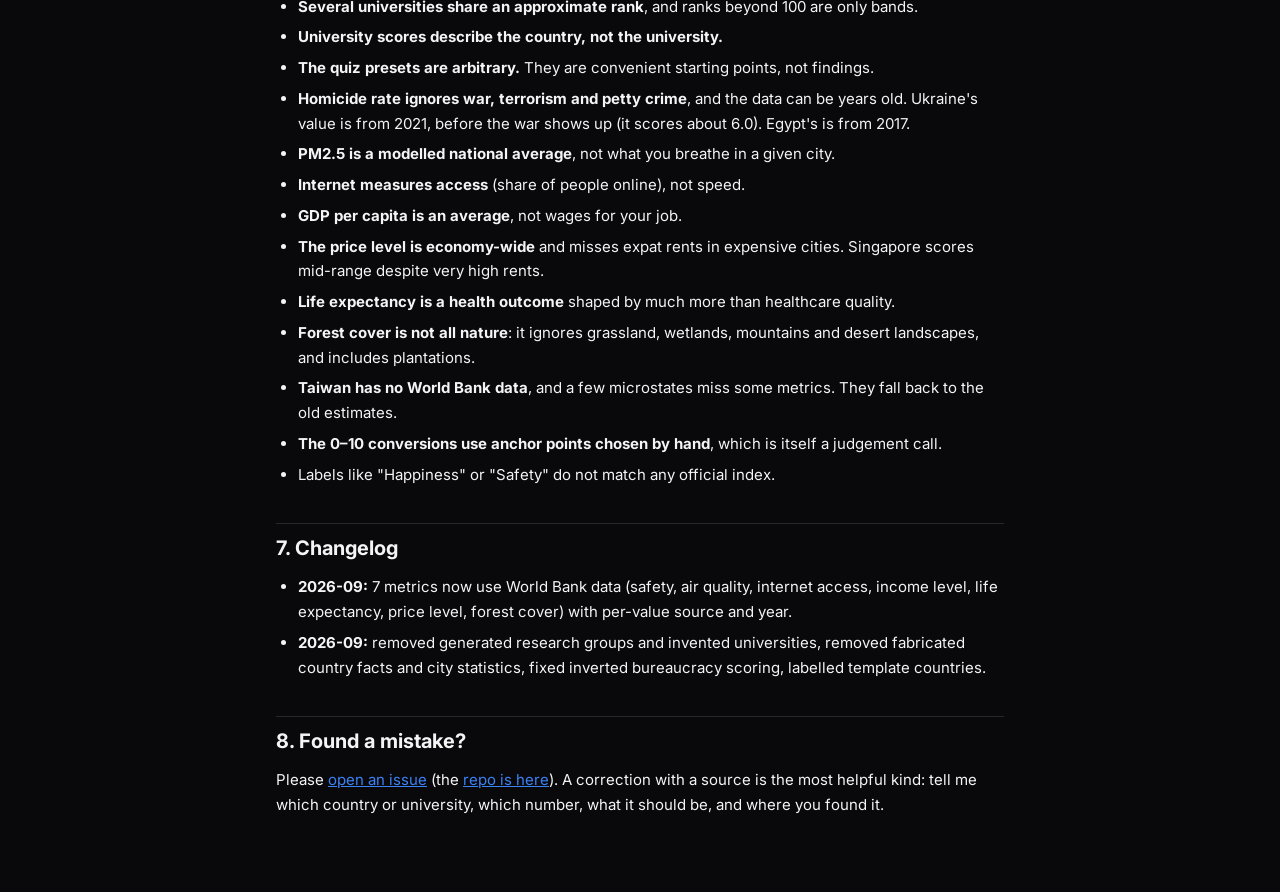
==== commit d26b4ebd: "Use World Bank data for 7 country metrics, with per-value source and year - tools/fetch_worldbank.py" ====
--- a/docs/about.html
+++ b/docs/about.html
@@ -19,11 +19,11 @@
     <p class="muted">Everything this site does, and everything it gets wrong, in one place.</p>
 
     <h2 id="what">1. What this is</h2>
-    <p>Country Compass is a just-for-fun side project. You say what matters to you, and it ranks countries (and a list of well-known universities) by how well they match. It is <strong>not a research tool</strong>. The numbers are hand-written guesses, not measurements.</p>
+    <p>Country Compass is a just-for-fun side project. You say what matters to you, and it ranks countries (and a list of well-known universities) by how well they match. It is <strong>not a research tool</strong>. Most numbers are hand-written guesses; seven metrics use real World Bank data.</p>
     <div class="disclaimer-banner"><strong>Please don't use this for real decisions.</strong> For visas, safety and money, use official government portals, travel advisories and the institutions themselves.</div>
 
     <h2 id="score">2. How the score works</h2>
-    <p>Each country has a 0&ndash;10 number for each of 32 metrics. For every metric you set an importance, which becomes a weight:</p>
+    <p>Each country has a 0&ndash;10 number for each of 32 metrics. A value comes from one of two sources: real World Bank data converted to 0&ndash;10 (7 metrics, see <a href="#world-bank">section 4</a>), or a hand-made estimate (the other 25, and any World Bank gap). For every metric you set an importance, which becomes a weight:</p>
     <ul>
       <li><strong>Off</strong> = 0 (ignored)</li>
       <li><strong>Low</strong> = 3</li>
@@ -58,48 +58,71 @@
     </div>
     <p class="muted">Three metrics are stored in the data as <em>difficulty</em> (higher is worse) and shown inverted as <em>ease</em> (10 minus the stored value). An earlier version scored bureaucracy the wrong way round; that is fixed.</p>
 
-    <h2 id="data">4. Where the data comes from, and how old it is</h2>
+    <h2 id="world-bank">4. Real data from the World Bank</h2>
+    <p>Seven metrics use World Bank numbers instead of guesses. Each value is converted to 0&ndash;10 with fixed anchor points, so scores do not shift when other countries change.</p>
+    <div class="table-scroll">
+      <table>
+        <thead><tr><th>Site metric</th><th>What is measured</th><th>Indicator</th><th>Conversion to 0&ndash;10</th><th>Coverage</th></tr></thead>
+        <tbody id="wb-body"><tr><td colspan="5" class="muted">Loading&hellip;</td></tr></tbody>
+      </table>
+    </div>
+    <ul id="wb-notes"></ul>
+    <p>Source: World Bank, World Development Indicators, CC BY 4.0. Population and GDP per capita on the <a href="table.html">data table</a> are also from the World Bank.</p>
+    <p><strong>Refreshing the data:</strong> run <code>python tools/fetch_worldbank.py</code> to re-download and regenerate <code>docs/data/worldbank.json</code>.</p>
+
+    <h2 id="data">5. Where the data comes from, and how old it is</h2>
     <div class="table-scroll">
       <table>
         <thead><tr><th>Data</th><th>Source</th><th>Age / status</th></tr></thead>
         <tbody>
-          <tr><td>Curated country scores and text (20 countries)</td><td>Hand-written by one person</td><td>About 2025. Subjective.</td></tr>
-          <tr><td>Template countries (100 countries)</td><td>A generic regional template copied onto each country</td><td>No year. Not researched individually.</td></tr>
+          <tr><td>World Bank data (7 metrics, plus population and GDP per capita)</td><td>World Bank, World Development Indicators, CC BY 4.0</td><td>Mostly 2023&ndash;2025, some older. See each value on the <a href="table.html">data table</a>.</td></tr>
+          <tr><td>Curated country scores and text (20 countries), for the other 25 metrics</td><td>Hand-written by one person</td><td>About 2025. Subjective.</td></tr>
+          <tr><td>Template countries (100 countries)</td><td>A generic regional template copied onto each country, for the other 25 metrics</td><td>No year. Not researched individually.</td></tr>
           <tr><td>Capitals, currencies, languages</td><td>Reference facts</td><td>Checked 2026</td></tr>
           <tr><td>City lists</td><td>A few major cities per country</td><td>No city-level scores</td></tr>
           <tr><td>ARWU university ranks</td><td>Shanghai Ranking, recalled from memory</td><td>Approximate, about the 2023 edition. Not re-verified. Beyond 100 shown as bands.</td></tr>
-          <tr><td>University metrics other than rank</td><td>Copied from the host country's estimate</td><td>Nothing describes the university itself. Hong Kong has only the rank.</td></tr>
+          <tr><td>University metrics other than rank</td><td>Copied from the host country (safety and price level from World Bank data, the rest estimates)</td><td>Nothing describes the university itself. Hong Kong has only the rank.</td></tr>
           <tr><td>Map shapes</td><td>Natural Earth via world-atlas (50m)</td><td>Boundaries are simplified and not a political statement</td></tr>
         </tbody>
       </table>
     </div>
     <p>See every number on the <a href="table.html">data table</a>.</p>
 
-    <h2 id="problems">5. Known problems and likely errors</h2>
+    <h2 id="problems">6. Known problems and likely errors</h2>
     <ul>
-      <li><strong>Templates fit some countries badly.</strong> China, South Korea, Uzbekistan and Azerbaijan use the "Temperate Europe" template. Kenya, Nigeria and Ethiopia use "Tropical (Latin America)". The "Gulf / Desert" template claims zero income tax and high safety for Egypt, Algeria, Libya and others. Ukraine inherits "high public safety".</li>
-      <li><strong>Template countries ignore current events.</strong> They do not reflect conflicts, travel advisories or sanctions.</li>
+      <li><strong>Templates fit some countries badly.</strong> China, South Korea, Uzbekistan and Azerbaijan use the "Temperate Europe" template. Kenya, Nigeria and Ethiopia use "Tropical (Latin America)". The "Gulf / Desert" template claims zero income tax and high safety for Egypt, Algeria, Libya and others.</li>
+      <li><strong>Template countries ignore current events.</strong> Their estimates do not reflect conflicts, travel advisories or sanctions.</li>
       <li><strong>Countries sharing a template tie exactly</strong>, because their scores are identical.</li>
       <li><strong>Visa rules change often.</strong> The visa text on curated countries may be out of date, and template visa text is generic.</li>
       <li><strong>Scores are integers from 0 to 10 written by one person.</strong> There is no second opinion and no inter-rater check.</li>
       <li><strong>Several universities share an approximate rank</strong>, and ranks beyond 100 are only bands.</li>
       <li><strong>University scores describe the country, not the university.</strong></li>
       <li><strong>The quiz presets are arbitrary.</strong> They are convenient starting points, not findings.</li>
+      <li><strong>Homicide rate ignores war, terrorism and petty crime</strong>, and the data can be years old. Ukraine's value is from 2021, before the war shows up (it scores about 6.0). Egypt's is from 2017.</li>
+      <li><strong>PM2.5 is a modelled national average</strong>, not what you breathe in a given city.</li>
+      <li><strong>Internet measures access</strong> (share of people online), not speed.</li>
+      <li><strong>GDP per capita is an average</strong>, not wages for your job.</li>
+      <li><strong>The price level is economy-wide</strong> and misses expat rents in expensive cities. Singapore scores mid-range despite very high rents.</li>
+      <li><strong>Life expectancy is a health outcome</strong> shaped by much more than healthcare quality.</li>
+      <li><strong>Forest cover is not all nature</strong>: it ignores grassland, wetlands, mountains and desert landscapes, and includes plantations.</li>
+      <li><strong>Taiwan has no World Bank data</strong>, and a few microstates miss some metrics. They fall back to the old estimates.</li>
+      <li><strong>The 0&ndash;10 conversions use anchor points chosen by hand</strong>, which is itself a judgement call.</li>
       <li>Labels like "Happiness" or "Safety" do not match any official index.</li>
     </ul>
 
-    <h2 id="changelog">6. Changelog</h2>
+    <h2 id="changelog">7. Changelog</h2>
     <ul>
+      <li><strong>2026-09:</strong> 7 metrics now use World Bank data (safety, air quality, internet access, income level, life expectancy, price level, forest cover) with per-value source and year.</li>
       <li><strong>2026-09:</strong> removed generated research groups and invented universities, removed fabricated country facts and city statistics, fixed inverted bureaucracy scoring, labelled template countries.</li>
     </ul>
 
-    <h2 id="mistake">7. Found a mistake?</h2>
+    <h2 id="mistake">8. Found a mistake?</h2>
     <p>Please <a href="https://github.com/kazulak/country-compatibility/issues/new">open an issue</a> (the <a href="https://github.com/kazulak/country-compatibility">repo is here</a>). A correction with a source is the most helpful kind: tell me which country or university, which number, what it should be, and where you found it.</p>
   </main>
 
   <script type="module">
     import { METRICS, INVERTED } from "./js/metrics.js";
-    import { escapeHTML } from "./js/engine.js";
+    import { escapeHTML, loadJSON } from "./js/engine.js";
 
     const body = document.getElementById("metrics-body");
     body.innerHTML = Object.entries(METRICS).map(([key, m]) => {
@@ -110,6 +133,29 @@
       const note = inverted ? `${direction}. Stored as difficulty, shown inverted as ease.` : direction;
       return `<tr><td>${escapeHTML(m.label)}</td><td>${escapeHTML(m.type)}</td><td>${escapeHTML(note)}</td></tr>`;
     }).join("");
+
+    // ---- World Bank table, built from worldbank.json ----
+    Promise.all([loadJSON("data/worldbank.json"), loadJSON("data/countries.json")]).then(([wb, site]) => {
+      const meta = wb.meta;
+      const total = site.countries.length;
+      const counts = {};
+      for (const c of Object.values(wb.countries)) {
+        for (const key of Object.keys(c.metrics || {})) counts[key] = (counts[key] || 0) + 1;
+      }
+      document.getElementById("wb-body").innerHTML = Object.entries(meta.metrics).map(([key, m]) => {
+        const codes = (m.indicators || []).map(code =>
+          `<a href="https://data.worldbank.org/indicator/${encodeURIComponent(code)}">${escapeHTML(code)}</a>`).join(", ");
+        const label = METRICS[key] ? METRICS[key].label : key;
+        return `<tr><td>${escapeHTML(label)}</td><td>${escapeHTML(m.measure)}</td><td>${codes}</td><td>${escapeHTML(m.transform)}</td><td>${counts[key] || 0} of ${total} countries</td></tr>`;
+      }).join("");
+      document.getElementById("wb-notes").innerHTML = [
+        `Data retrieved ${escapeHTML(meta.retrieved)}; each country uses its most recent available year.`,
+        `Values older than ${escapeHTML(meta.minYear)} are dropped.`,
+        "If a country has no usable World Bank value for a metric, the old estimate is used instead.",
+      ].map(t => `<li>${t}</li>`).join("");
+    }).catch(() => {
+      document.getElementById("wb-body").innerHTML = '<tr><td colspan="5" class="muted">Could not load worldbank.json.</td></tr>';
+    });
   </script>
 </body>
 </html>
--- a/docs/style.css
+++ b/docs/style.css
@@ -1778,3 +1778,19 @@
     margin: 6px 10px;
   }
 }
+
+/* World Bank data */
+.metric-source-wb {
+  color: var(--accent-blue);
+}
+
+.wb-pill {
+  display: inline-block;
+  padding: 0 4px;
+  margin-right: 2px;
+  border-radius: 4px;
+  border: 1px solid var(--accent-blue);
+  font-size: 9px;
+  font-weight: 700;
+  letter-spacing: 0.04em;
+}
--- a/docs/pages.css
+++ b/docs/pages.css
@@ -334,3 +334,50 @@
   .doc h1 { font-size: 24px; }
   .table-wrap { max-height: 65vh; }
 }
+
+/* World Bank marker: small corner dot on real-data cells */
+.data-table td.wb {
+  position: relative;
+  font-weight: 700;
+}
+
+.data-table td.wb::after {
+  content: "";
+  position: absolute;
+  top: 3px;
+  right: 3px;
+  width: 6px;
+  height: 6px;
+  border-radius: 50%;
+  background: #fbbf24;
+}
+
+.legend {
+  margin: 8px 0;
+  font-size: 12px;
+  color: var(--text-muted);
+}
+
+.legend .wb-key {
+  position: relative;
+  display: inline-block;
+  min-width: 34px;
+  padding: 2px 8px 2px 4px;
+  margin-right: 6px;
+  text-align: center;
+  font-weight: 700;
+  font-family: var(--font-mono);
+  background: rgba(59, 130, 246, 0.3);
+  border-radius: 3px;
+}
+
+.legend .wb-key::after {
+  content: "";
+  position: absolute;
+  top: 2px;
+  right: 2px;
+  width: 6px;
+  height: 6px;
+  border-radius: 50%;
+  background: #fbbf24;
+}
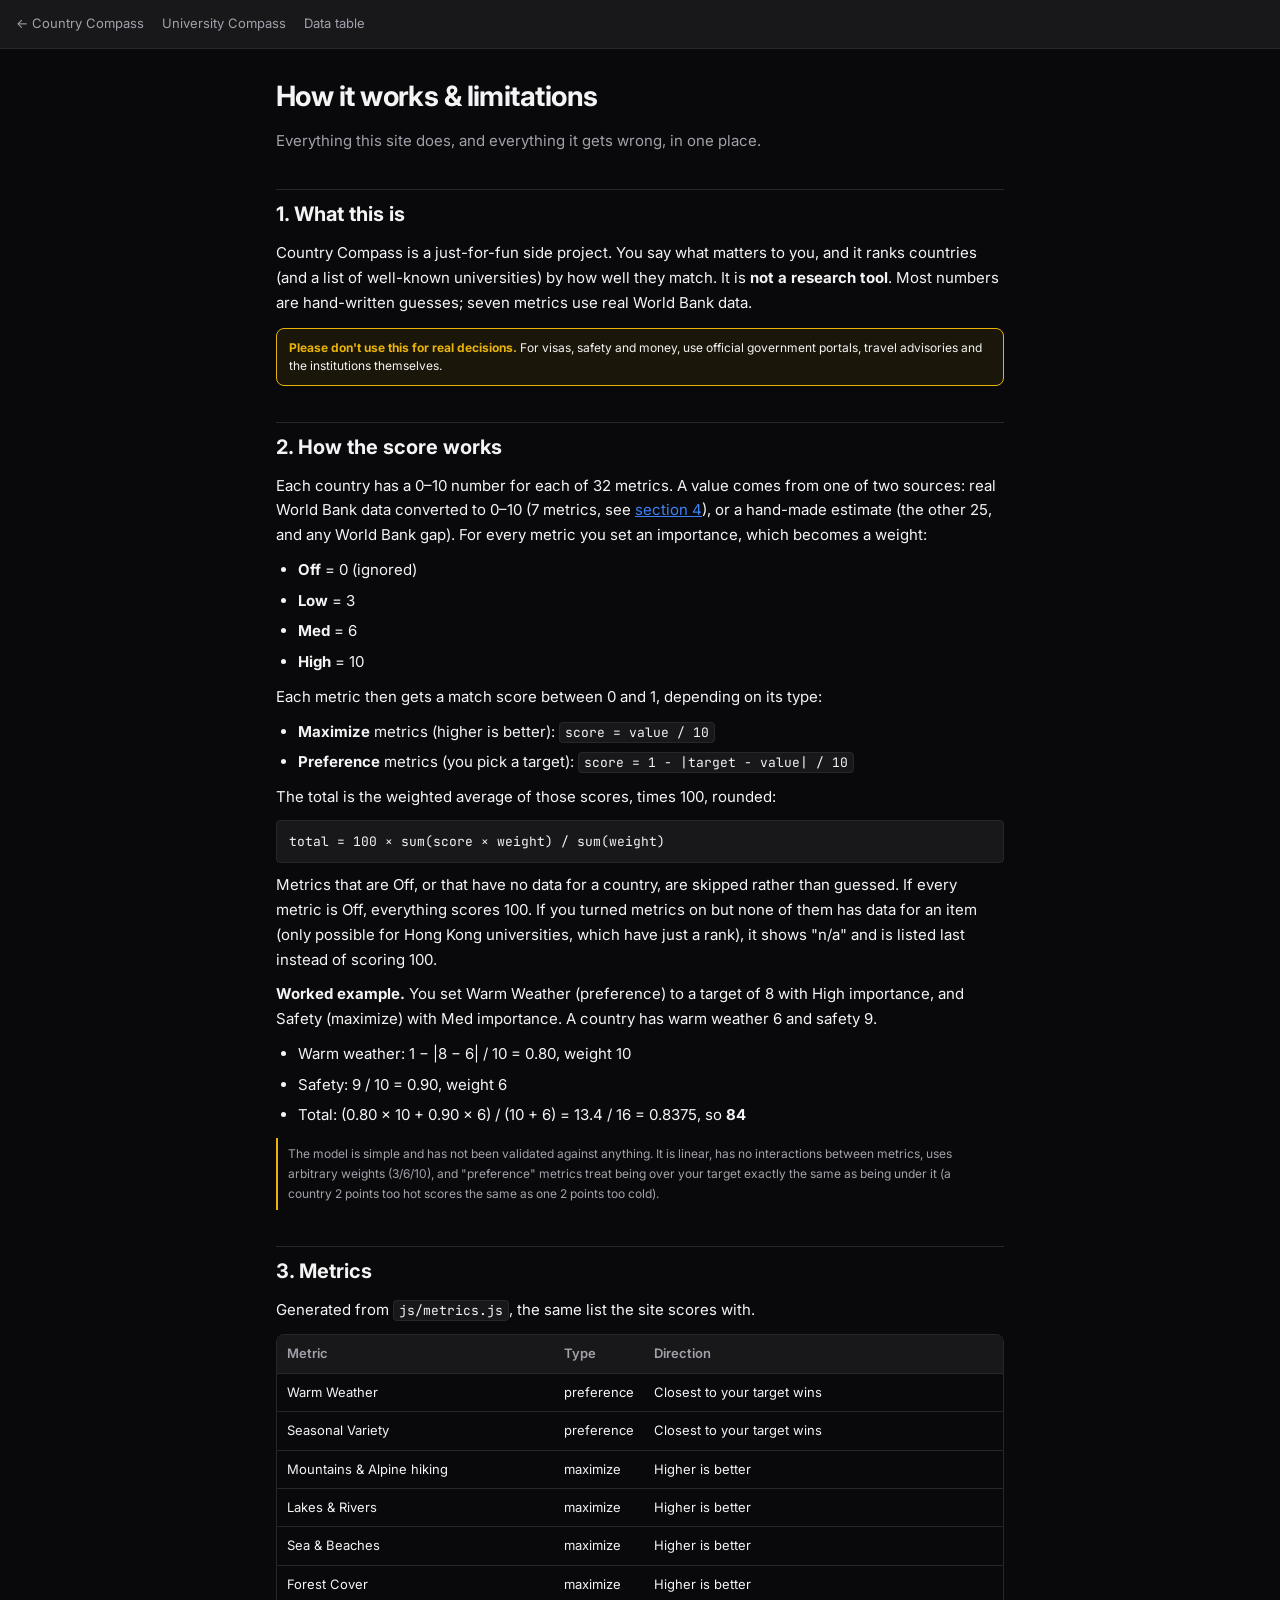
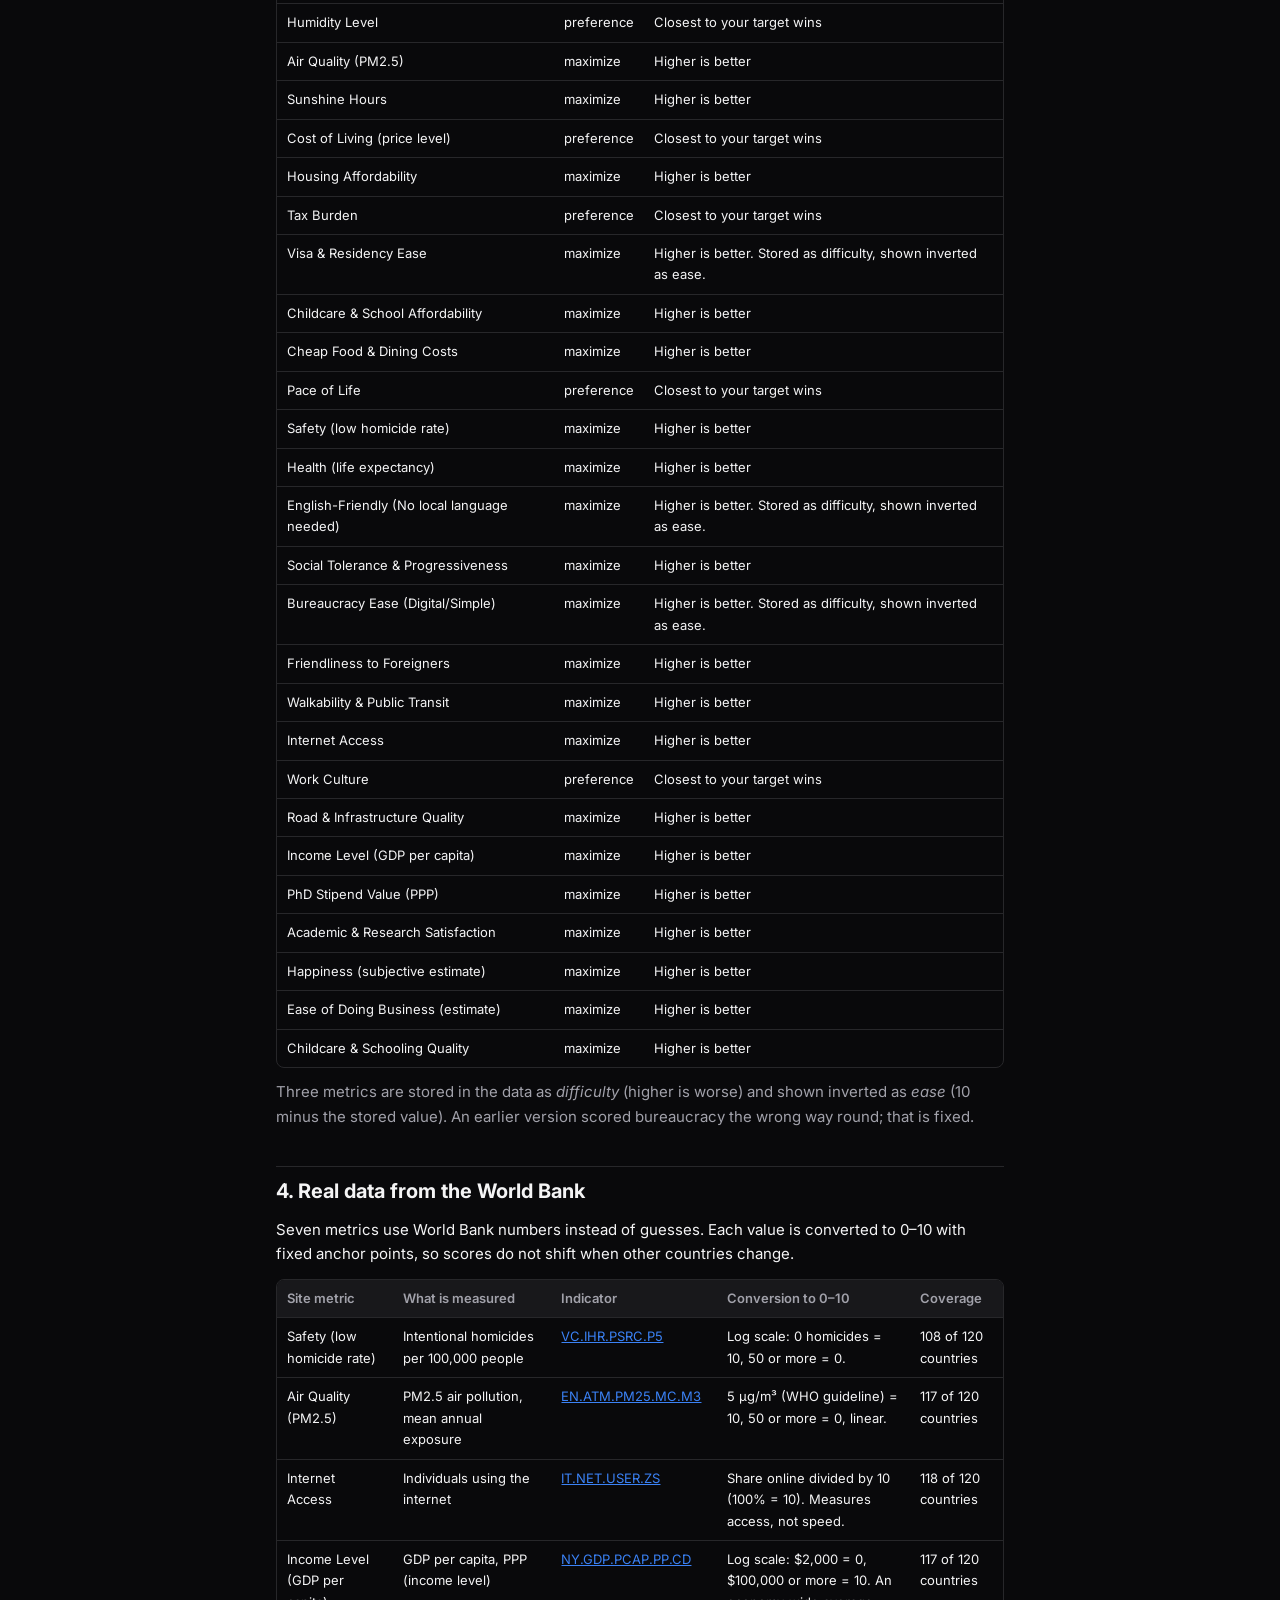
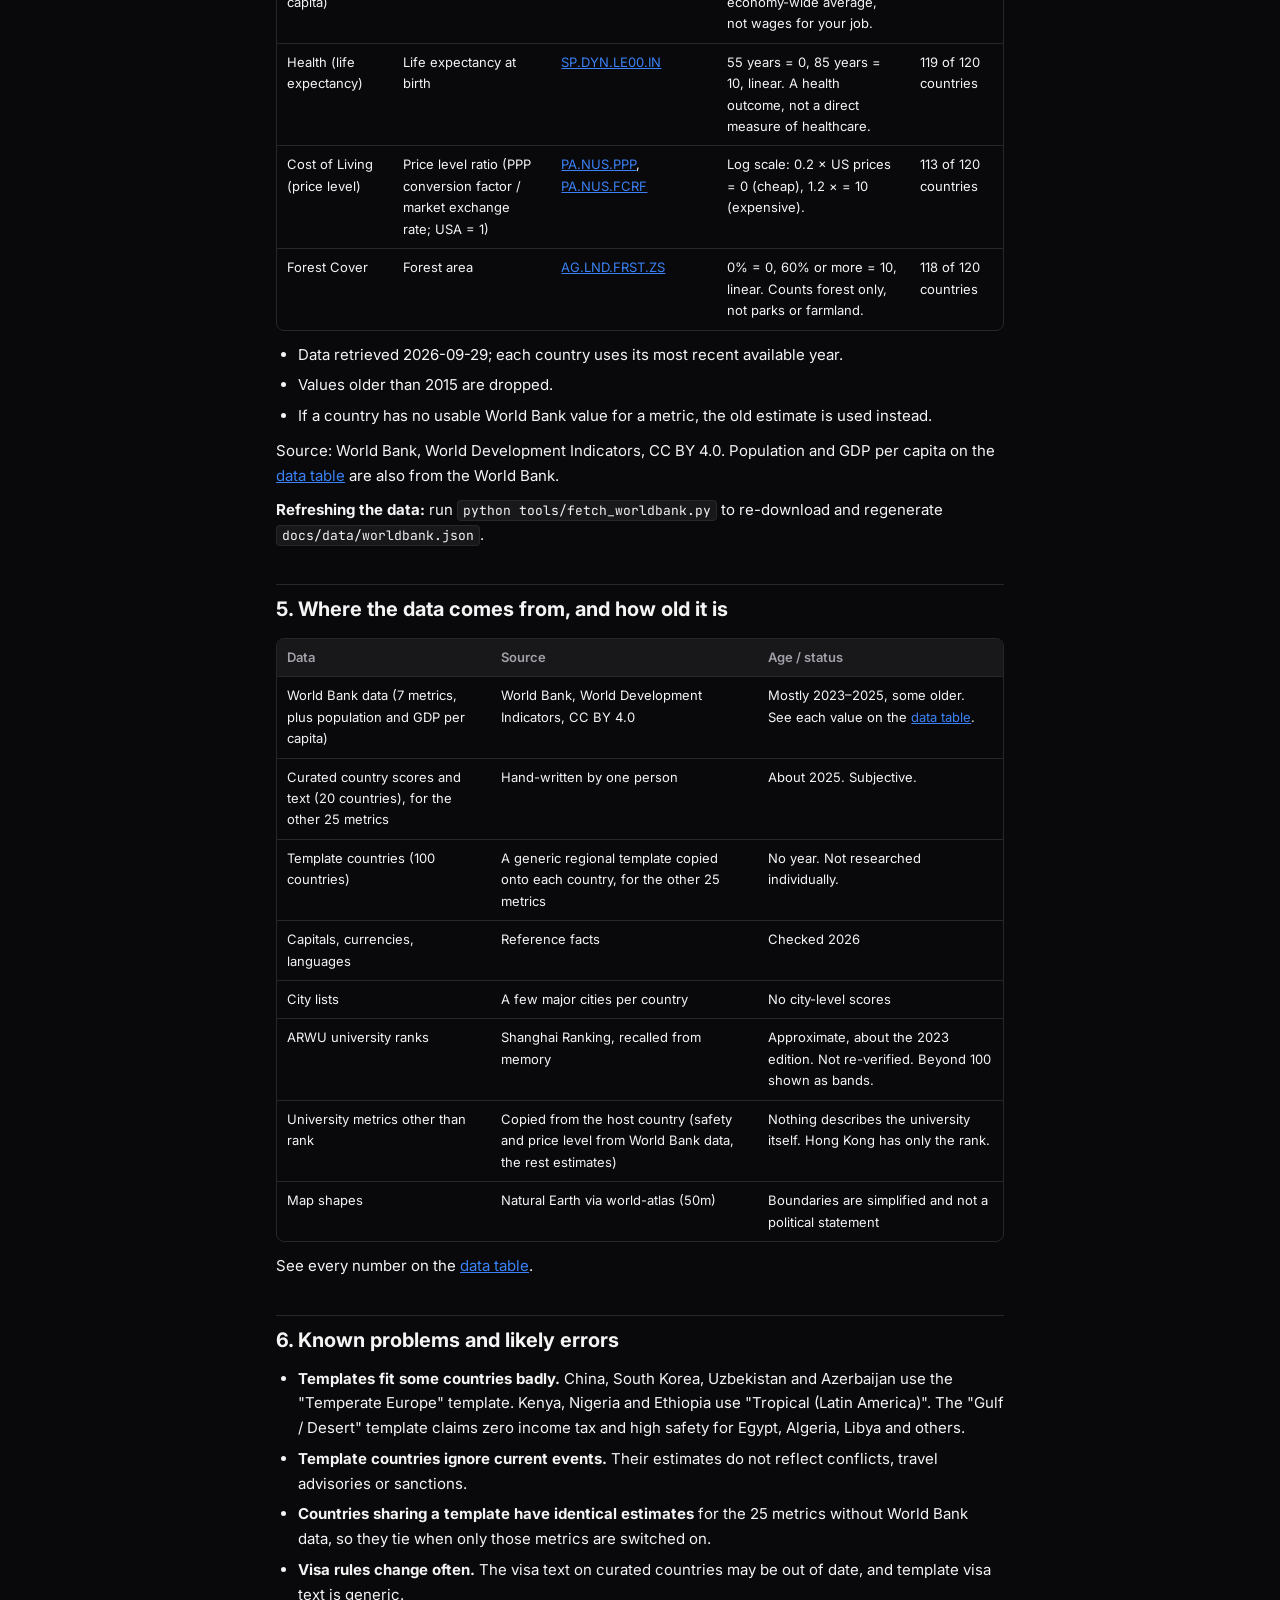
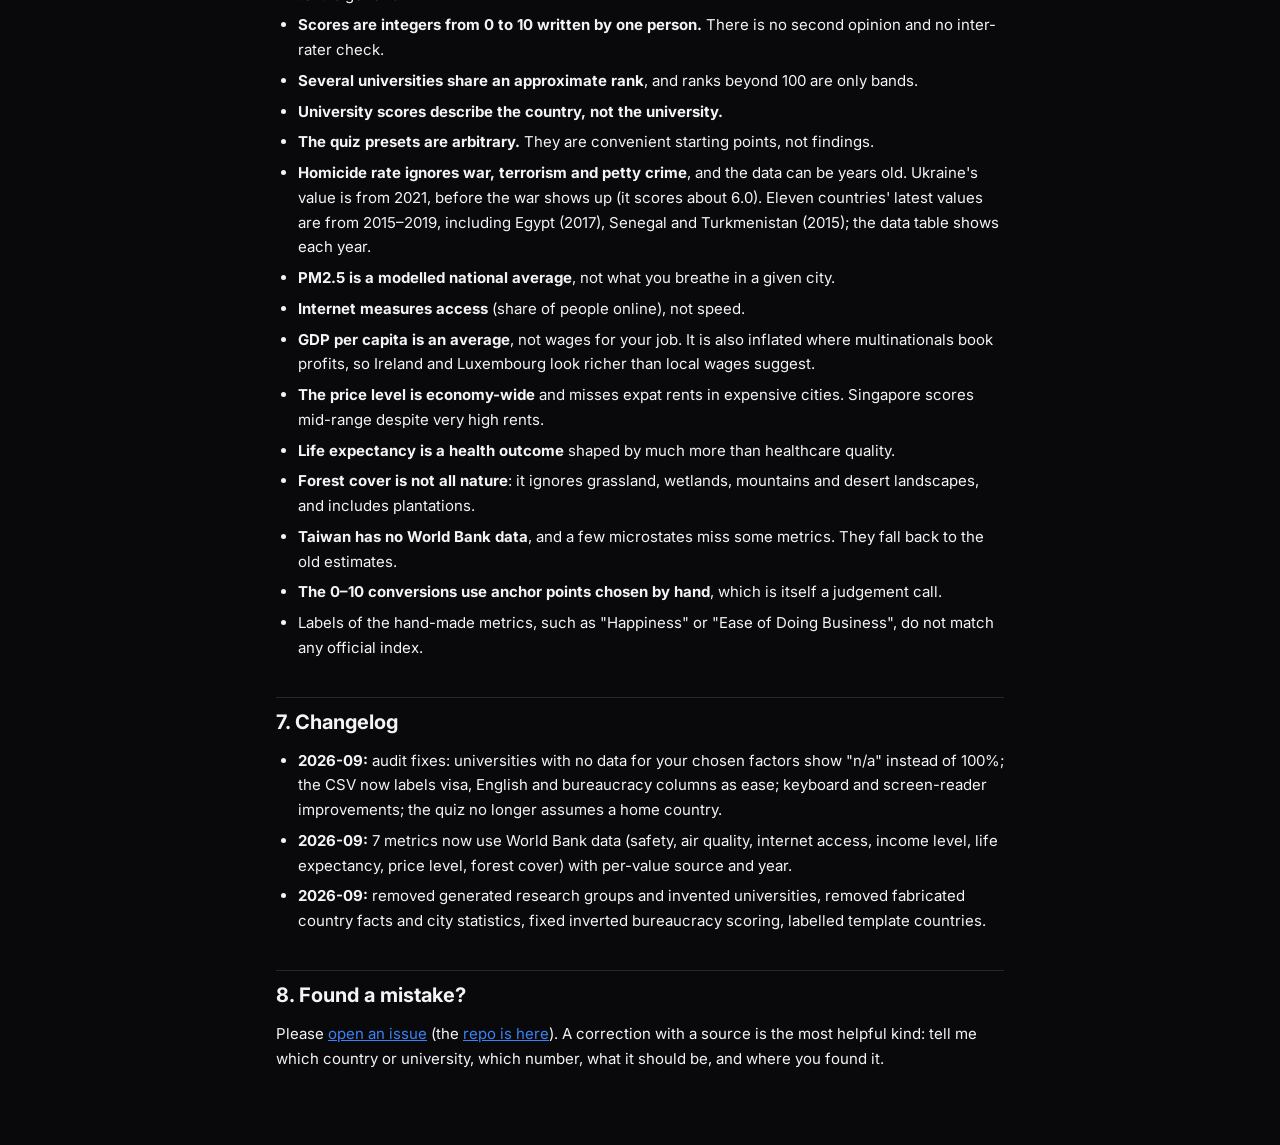
==== commit 6e332409: "Audit fixes: n/a scores, CSV ease headers, keyboard access, quiz dialog Correctness - Items with no " ====
--- a/docs/about.html
+++ b/docs/about.html
@@ -4,8 +4,14 @@
   <meta charset="UTF-8">
   <meta name="viewport" content="width=device-width, initial-scale=1.0">
   <title>How It Works</title>
-  <link rel="stylesheet" href="style.css?v=11">
-  <link rel="stylesheet" href="pages.css">
+  <meta name="description" content="How Country Compass scores countries, where the data comes from, how old it is, and what it gets wrong.">
+  <link rel="icon" href="data:image/svg+xml,<svg xmlns='http://www.w3.org/2000/svg' viewBox='0 0 100 100'><text y='.9em' font-size='90'>🧭</text></svg>">
+  <meta property="og:type" content="website">
+  <meta property="og:title" content="How It Works">
+  <meta property="og:description" content="How Country Compass scores countries, where the data comes from, how old it is, and what it gets wrong.">
+  <meta property="og:url" content="https://kazulak.github.io/country-compatibility/about.html">
+  <link rel="stylesheet" href="style.css?v=13">
+  <link rel="stylesheet" href="pages.css?v=2">
 </head>
 <body class="page">
   <nav class="page-nav" aria-label="Site">
@@ -37,7 +43,7 @@
     </ul>
     <p>The total is the weighted average of those scores, times 100, rounded:</p>
     <span class="formula">total = 100 &times; sum(score &times; weight) / sum(weight)</span>
-    <p>Metrics that are Off, or that have no data for a country, are skipped rather than guessed. If every metric is skipped the total is 100.</p>
+    <p>Metrics that are Off, or that have no data for a country, are skipped rather than guessed. If every metric is Off, everything scores 100. If you turned metrics on but none of them has data for an item (only possible for Hong Kong universities, which have just a rank), it shows "n/a" and is listed last instead of scoring 100.</p>
 
     <p><strong>Worked example.</strong> You set Warm Weather (preference) to a target of 8 with High importance, and Safety (maximize) with Med importance. A country has warm weather 6 and safety 9.</p>
     <ul>
@@ -92,26 +98,27 @@
     <ul>
       <li><strong>Templates fit some countries badly.</strong> China, South Korea, Uzbekistan and Azerbaijan use the "Temperate Europe" template. Kenya, Nigeria and Ethiopia use "Tropical (Latin America)". The "Gulf / Desert" template claims zero income tax and high safety for Egypt, Algeria, Libya and others.</li>
       <li><strong>Template countries ignore current events.</strong> Their estimates do not reflect conflicts, travel advisories or sanctions.</li>
-      <li><strong>Countries sharing a template tie exactly</strong>, because their scores are identical.</li>
+      <li><strong>Countries sharing a template have identical estimates</strong> for the 25 metrics without World Bank data, so they tie when only those metrics are switched on.</li>
       <li><strong>Visa rules change often.</strong> The visa text on curated countries may be out of date, and template visa text is generic.</li>
       <li><strong>Scores are integers from 0 to 10 written by one person.</strong> There is no second opinion and no inter-rater check.</li>
       <li><strong>Several universities share an approximate rank</strong>, and ranks beyond 100 are only bands.</li>
       <li><strong>University scores describe the country, not the university.</strong></li>
       <li><strong>The quiz presets are arbitrary.</strong> They are convenient starting points, not findings.</li>
-      <li><strong>Homicide rate ignores war, terrorism and petty crime</strong>, and the data can be years old. Ukraine's value is from 2021, before the war shows up (it scores about 6.0). Egypt's is from 2017.</li>
+      <li><strong>Homicide rate ignores war, terrorism and petty crime</strong>, and the data can be years old. Ukraine's value is from 2021, before the war shows up (it scores about 6.0). Eleven countries' latest values are from 2015–2019, including Egypt (2017), Senegal and Turkmenistan (2015); the data table shows each year.</li>
       <li><strong>PM2.5 is a modelled national average</strong>, not what you breathe in a given city.</li>
       <li><strong>Internet measures access</strong> (share of people online), not speed.</li>
-      <li><strong>GDP per capita is an average</strong>, not wages for your job.</li>
+      <li><strong>GDP per capita is an average</strong>, not wages for your job. It is also inflated where multinationals book profits, so Ireland and Luxembourg look richer than local wages suggest.</li>
       <li><strong>The price level is economy-wide</strong> and misses expat rents in expensive cities. Singapore scores mid-range despite very high rents.</li>
       <li><strong>Life expectancy is a health outcome</strong> shaped by much more than healthcare quality.</li>
       <li><strong>Forest cover is not all nature</strong>: it ignores grassland, wetlands, mountains and desert landscapes, and includes plantations.</li>
       <li><strong>Taiwan has no World Bank data</strong>, and a few microstates miss some metrics. They fall back to the old estimates.</li>
       <li><strong>The 0&ndash;10 conversions use anchor points chosen by hand</strong>, which is itself a judgement call.</li>
-      <li>Labels like "Happiness" or "Safety" do not match any official index.</li>
+      <li>Labels of the hand-made metrics, such as "Happiness" or "Ease of Doing Business", do not match any official index.</li>
     </ul>
 
     <h2 id="changelog">7. Changelog</h2>
     <ul>
+      <li><strong>2026-09:</strong> audit fixes: universities with no data for your chosen factors show "n/a" instead of 100%; the CSV now labels visa, English and bureaucracy columns as ease; keyboard and screen-reader improvements; the quiz no longer assumes a home country.</li>
       <li><strong>2026-09:</strong> 7 metrics now use World Bank data (safety, air quality, internet access, income level, life expectancy, price level, forest cover) with per-value source and year.</li>
       <li><strong>2026-09:</strong> removed generated research groups and invented universities, removed fabricated country facts and city statistics, fixed inverted bureaucracy scoring, labelled template countries.</li>
     </ul>
--- a/docs/style.css
+++ b/docs/style.css
@@ -1013,46 +1013,6 @@
   background-color: var(--panel-bg);
 }
 
-/* Detail Cities List */
-.detail-cities-list {
-  display: grid;
-  grid-template-columns: repeat(auto-fill, minmax(220px, 1fr));
-  gap: 12px;
-  margin-top: 8px;
-}
-
-.detail-city-row {
-  display: flex;
-  justify-content: space-between;
-  align-items: center;
-  padding: 12px 16px;
-  border: 1px solid var(--border);
-  border-radius: 6px;
-  background-color: var(--panel-bg);
-  cursor: pointer;
-  transition: var(--transition);
-}
-
-.detail-city-row:hover {
-  border-color: var(--border-focus);
-  transform: translateY(-1px);
-}
-
-.detail-city-name {
-  font-weight: 500;
-  font-size: 13px;
-}
-
-.detail-city-badge {
-  font-family: var(--font-mono);
-  font-size: 11px;
-  font-weight: 600;
-  padding: 2px 6px;
-  border-radius: 4px;
-  background-color: rgba(59, 130, 246, 0.1);
-  color: var(--accent-blue);
-}
-
 /* Quiz Trigger Button styling */
 .quiz-trigger-btn {
   background-color: rgba(99, 102, 241, 0.1);
@@ -1366,57 +1326,7 @@
   font-size: 10px;
 }
 
-/* Category group wrapper */
-.quiz-category-group {
-  margin-bottom: 4px;
-}
-
-/* Collapsible category header button */
-.quiz-category-header {
-  display: flex;
-  justify-content: space-between;
-  align-items: center;
-  width: 100%;
-  background: rgba(255, 255, 255, 0.03);
-  border: 1px solid var(--border);
-  border-radius: 8px;
-  padding: 10px 14px;
-  color: var(--text-muted);
-  font-family: var(--font-sans);
-  font-size: 11px;
-  font-weight: 700;
-  text-transform: uppercase;
-  letter-spacing: 0.04em;
-  cursor: pointer;
-  transition: all 0.2s ease;
-  margin-bottom: 6px;
-}
-
-.quiz-category-header:hover {
-  background: rgba(255, 255, 255, 0.06);
-  border-color: var(--border-focus);
-  color: var(--text);
-}
-
-.quiz-cat-chevron {
-  font-size: 12px;
-  transition: transform 0.2s ease;
-}
-
-/* Category items container */
-.quiz-category-items {
-  display: flex;
-  flex-direction: column;
-  gap: 4px;
-  padding-left: 8px;
-  margin-bottom: 8px;
-}
-
-.quiz-category-items[hidden] {
-  display: none;
-}
-
-/* Discipline search input */
+/* Quiz country search input */
 .quiz-disc-search-wrap {
   margin-bottom: 8px;
 }
@@ -1794,3 +1704,19 @@
   font-weight: 700;
   letter-spacing: 0.04em;
 }
+
+/* Keyboard access: importance radios stay focusable but invisible; the pill shows focus. */
+.importance-select input[type="radio"] {
+  position: absolute;
+  opacity: 0;
+  width: 1px;
+  height: 1px;
+  pointer-events: none;
+}
+
+.importance-select input[type="radio"]:focus-visible + .importance-pill,
+.country-card:focus-visible,
+.load-more-card:focus-visible {
+  outline: 2px solid var(--accent-blue);
+  outline-offset: 2px;
+}
